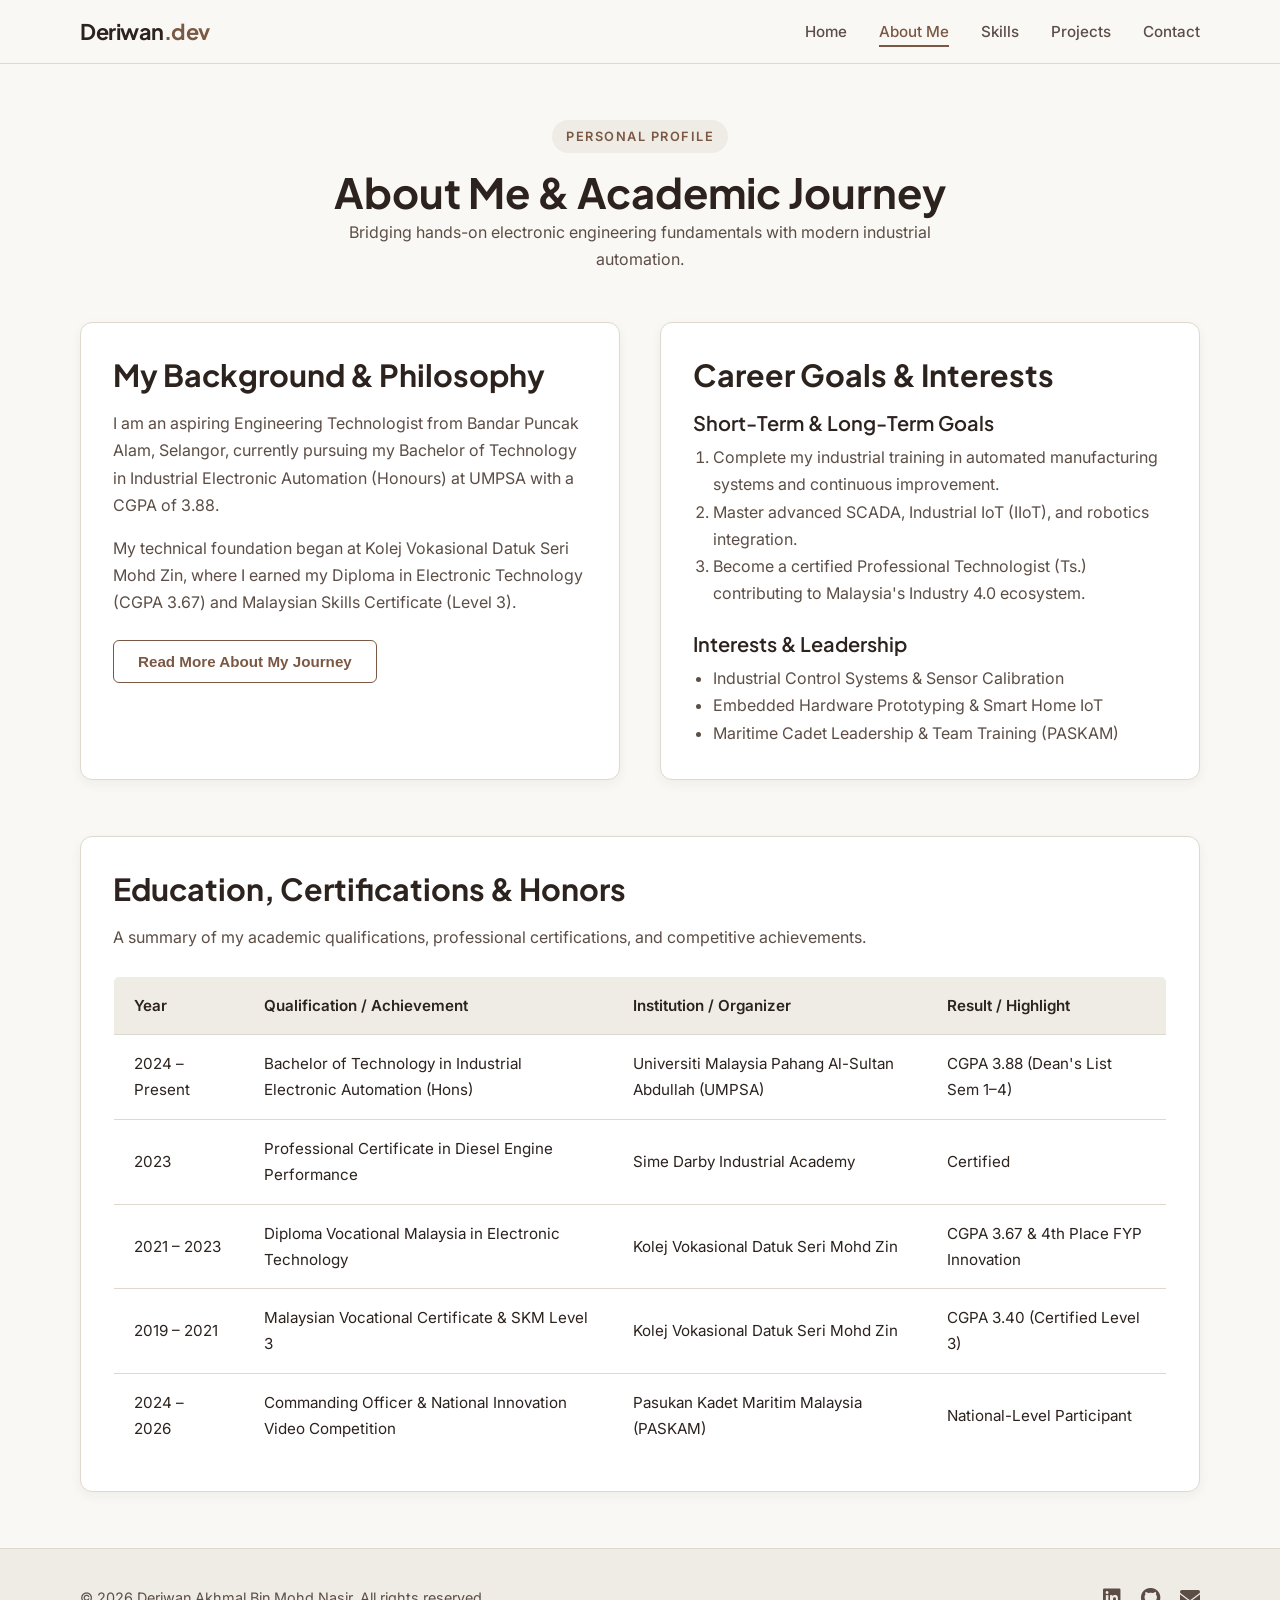
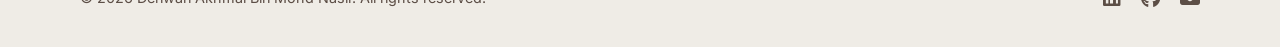
==== about.html @ 6c65b934 "Add files via upload" ====
<!DOCTYPE html>
<html lang="en">
<head>
    <meta charset="UTF-8">
    <meta name="viewport" content="width=device-width, initial-scale=1.0">
    <title>About Me | Deriwan Akhmal</title>
    <link rel="preconnect" href="https://fonts.googleapis.com">
    <link rel="preconnect" href="https://fonts.gstatic.com" crossorigin>
    <link href="https://fonts.googleapis.com/css2?family=Inter:wght@400;500;600&family=Plus+Jakarta+Sans:wght@600;700&display=swap" rel="stylesheet">
    <link rel="stylesheet" href="https://cdnjs.cloudflare.com/ajax/libs/font-awesome/6.5.1/css/all.min.css">
    <link rel="stylesheet" href="css/style.css">
</head>
<body>

    <header>
        <div class="container navbar">
            <a href="index.html" class="logo">Deriwan<span>.dev</span></a>
            <button class="hamburger" id="hamburgerBtn" aria-label="Toggle Navigation" aria-expanded="false">
                <i class="fas fa-bars"></i>
            </button>
            <ul class="nav-links" id="navLinks">
                <li><a href="index.html">Home</a></li>
                <li><a href="about.html" class="active">About Me</a></li>
                <li><a href="skills.html">Skills</a></li>
                <li><a href="projects.html">Projects</a></li>
                <li><a href="contact.html">Contact</a></li>
            </ul>
        </div>
    </header>

    <main>
        <section class="container">
            <div class="section-header">
                <span class="section-tag">Personal Profile</span>
                <h1>About Me &amp; Academic Journey</h1>
                <p>Bridging hands-on electronic engineering fundamentals with modern industrial automation.</p>
            </div>

            <div class="about-grid">
                <article class="card">
                    <h2>My Background &amp; Philosophy</h2>
                    <p>
                        I am an aspiring Engineering Technologist from Bandar Puncak Alam, Selangor, currently pursuing 
                        my Bachelor of Technology in Industrial Electronic Automation (Honours) at UMPSA with a CGPA of 3.88.
                    </p>
                    <p>
                        My technical foundation began at Kolej Vokasional Datuk Seri Mohd Zin, where I earned my Diploma 
                        in Electronic Technology (CGPA 3.67) and Malaysian Skills Certificate (Level 3).
                    </p>
                    
                    <div id="extraBio" class="hidden-text">
                        <p>
                            Beyond academics, serving as a Commanding Officer in Pasukan Kadet Maritim Malaysia (PASKAM) 
                            and working in quality control at Ericsson Resource &amp; Competence Center shaped my discipline, 
                            precision in calibration, and leadership under pressure.
                        </p>
                        <p><strong>Motto:</strong> "Precision in engineering, reliability in execution."</p>
                    </div>

                    <button id="readMoreBtn" class="btn btn-outline" style="margin-top: 0.5rem;">
                        Read More About My Journey
                    </button>
                </article>

                <article class="card">
                    <h2>Career Goals &amp; Interests</h2>
                    <h3>Short-Term &amp; Long-Term Goals</h3>
                    <ol style="margin-bottom: 1.5rem;">
                        <li>Complete my industrial training in automated manufacturing systems and continuous improvement.</li>
                        <li>Master advanced SCADA, Industrial IoT (IIoT), and robotics integration.</li>
                        <li>Become a certified Professional Technologist (Ts.) contributing to Malaysia's Industry 4.0 ecosystem.</li>
                    </ol>

                    <h3>Interests &amp; Leadership</h3>
                    <ul>
                        <li>Industrial Control Systems &amp; Sensor Calibration</li>
                        <li>Embedded Hardware Prototyping &amp; Smart Home IoT</li>
                        <li>Maritime Cadet Leadership &amp; Team Training (PASKAM)</li>
                    </ul>
                </article>
            </div>

            <article class="card">
                <h2>Education, Certifications &amp; Honors</h2>
                <p>A summary of my academic qualifications, professional certifications, and competitive achievements.</p>
                <div class="table-responsive">
                    <table>
                        <thead>
                            <tr>
                                <th>Year</th>
                                <th>Qualification / Achievement</th>
                                <th>Institution / Organizer</th>
                                <th>Result / Highlight</th>
                            </tr>
                        </thead>
                        <tbody>
                            <tr>
                                <td>2024 – Present</td>
                                <td>Bachelor of Technology in Industrial Electronic Automation (Hons)</td>
                                <td>Universiti Malaysia Pahang Al-Sultan Abdullah (UMPSA)</td>
                                <td>CGPA 3.88 (Dean's List Sem 1–4)</td>
                            </tr>
                            <tr>
                                <td>2023</td>
                                <td>Professional Certificate in Diesel Engine Performance</td>
                                <td>Sime Darby Industrial Academy</td>
                                <td>Certified</td>
                            </tr>
                            <tr>
                                <td>2021 – 2023</td>
                                <td>Diploma Vocational Malaysia in Electronic Technology</td>
                                <td>Kolej Vokasional Datuk Seri Mohd Zin</td>
                                <td>CGPA 3.67 &amp; 4th Place FYP Innovation</td>
                            </tr>
                            <tr>
                                <td>2019 – 2021</td>
                                <td>Malaysian Vocational Certificate &amp; SKM Level 3</td>
                                <td>Kolej Vokasional Datuk Seri Mohd Zin</td>
                                <td>CGPA 3.40 (Certified Level 3)</td>
                            </tr>
                            <tr>
                                <td>2024 – 2026</td>
                                <td>Commanding Officer &amp; National Innovation Video Competition</td>
                                <td>Pasukan Kadet Maritim Malaysia (PASKAM)</td>
                                <td>National-Level Participant</td>
                            </tr>
                        </tbody>
                    </table>
                </div>
            </article>
        </section>
    </main>

    <footer>
        <div class="container footer-content">
            <p>&copy; <span id="currentYear"></span> Deriwan Akhmal Bin Mohd Nasir. All rights reserved.</p>
            <div class="social-links">
                <a href="https://www.linkedin.com/in/deriwan-akhmal-2b618336a" target="_blank" rel="noopener" aria-label="LinkedIn">
                    <i class="fab fa-linkedin"></i>
                </a>
                <a href="https://github.com/deriwan" target="_blank" rel="noopener" aria-label="GitHub">
                    <i class="fab fa-github"></i>
                </a>
                <a href="mailto:vc24002@adab.umpsa.edu.my" aria-label="Email">
                    <i class="fas fa-envelope"></i>
                </a>
            </div>
        </div>
    </footer>

    <button id="scrollTopBtn" aria-label="Scroll to top"><i class="fas fa-arrow-up"></i></button>
    <script src="js/script.js"></script>
</body>
</html>
---- css/style.css ----
/* ==========================================================================
   BVI3124 Assignment 1: Personal Portfolio
   Author: Deriwan Akhmal Bin Mohd Nasir (VC24002)
   Theme: Minimalist Brown Mocha
   ========================================================================== */

/* 1. CSS Variables & Color Palette */
:root {
    --bg-primary: #FAF8F5;      /* Warm Alabaster Cream */
    --bg-secondary: #EFECE6;    /* Soft Sand Beige */
    --bg-card: #FFFFFF;         /* Pure White for Cards */
    --text-primary: #2C221E;    /* Dark Espresso */
    --text-secondary: #5C4E46;  /* Muted Cocoa */
    --accent-primary: #7B5843;  /* Rich Mocha */
    --accent-hover: #9C735B;    /* Caramel Bronze */
    --border-color: #DFD8CE;    /* Subtle Warm Border */
    --error-color: #B83A3A;     /* Muted Red for Form Validation */
    --success-color: #3A7D56;   /* Sage Green for Success State */
    --shadow-sm: 0 4px 12px rgba(44, 34, 30, 0.05);
    --shadow-md: 0 8px 24px rgba(44, 34, 30, 0.09);
    --radius-sm: 6px;
    --radius-md: 12px;
    --transition: all 0.3s ease;
}

/* 2. Reset & Base Typography */
* {
    margin: 0;
    padding: 0;
    box-sizing: border-box;
}

html {
    scroll-behavior: smooth;
    font-size: 16px;
}

body {
    font-family: 'Inter', -apple-system, BlinkMacSystemFont, sans-serif;
    background-color: var(--bg-primary);
    color: var(--text-primary);
    line-height: 1.7;
    display: flex;
    flex-direction: column;
    min-height: 100vh;
}

h1, h2, h3, .logo {
    font-family: 'Plus Jakarta Sans', sans-serif;
    color: var(--text-primary);
    line-height: 1.3;
}

h1 { font-size: 2.6rem; font-weight: 700; }
h2 { font-size: 1.9rem; font-weight: 700; margin-bottom: 1rem; }
h3 { font-size: 1.25rem; font-weight: 600; margin-bottom: 0.5rem; }

p {
    color: var(--text-secondary);
    margin-bottom: 1rem;
}

a {
    text-decoration: none;
    color: var(--accent-primary);
    transition: var(--transition);
}

ul, ol {
    margin-left: 1.25rem;
    color: var(--text-secondary);
}

img {
    max-width: 100%;
    height: auto;
    display: block;
}

/* 3. Layout Containers & Utilities */
.container {
    width: 90%;
    max-width: 1120px;
    margin: 0 auto;
}

main {
    flex: 1;
    padding: 3.5rem 0;
}

.section-header {
    text-align: center;
    max-width: 650px;
    margin: 0 auto 3rem auto;
}

.section-tag {
    display: inline-block;
    font-size: 0.8rem;
    font-weight: 600;
    text-transform: uppercase;
    letter-spacing: 1.5px;
    color: var(--accent-primary);
    background-color: var(--bg-secondary);
    padding: 0.35rem 0.9rem;
    border-radius: 50px;
    margin-bottom: 0.75rem;
}

/* 4. Header & Navigation Bar (Flexbox) */
header {
    background-color: rgba(250, 248, 245, 0.95);
    border-bottom: 1px solid var(--border-color);
    position: sticky;
    top: 0;
    z-index: 1000;
    backdrop-filter: blur(8px);
}

.navbar {
    display: flex;
    justify-content: space-between;
    align-items: center;
    padding: 1.1rem 0;
}

.logo {
    font-size: 1.35rem;
    font-weight: 700;
    color: var(--text-primary);
    letter-spacing: -0.5px;
}

.logo span {
    color: var(--accent-primary);
}

.nav-links {
    list-style: none;
    display: flex;
    gap: 2rem;
    margin: 0;
}

.nav-links a {
    color: var(--text-secondary);
    font-weight: 500;
    font-size: 0.95rem;
    padding-bottom: 4px;
    border-bottom: 2px solid transparent;
}

.nav-links a:hover,
.nav-links a.active {
    color: var(--accent-primary);
    border-bottom-color: var(--accent-primary);
}

.hamburger {
    display: none;
    background: none;
    border: none;
    font-size: 1.5rem;
    color: var(--text-primary);
    cursor: pointer;
}

/* 5. Buttons */
.btn {
    display: inline-flex;
    align-items: center;
    gap: 0.5rem;
    padding: 0.75rem 1.5rem;
    border-radius: var(--radius-sm);
    font-weight: 600;
    font-size: 0.95rem;
    cursor: pointer;
    border: 1.5px solid transparent;
    transition: var(--transition);
}

.btn-primary {
    background-color: var(--accent-primary);
    color: #FFFFFF;
}

.btn-primary:hover {
    background-color: var(--accent-hover);
    transform: translateY(-2px);
    box-shadow: var(--shadow-sm);
}

.btn-outline {
    background-color: transparent;
    border-color: var(--accent-primary);
    color: var(--accent-primary);
}

.btn-outline:hover {
    background-color: var(--accent-primary);
    color: #FFFFFF;
    transform: translateY(-2px);
}

/* 6. Hero Section (index.html) */
.hero-grid {
    display: grid;
    grid-template-columns: 1.2fr 0.8fr;
    gap: 3.5rem;
    align-items: center;
    padding: 2rem 0;
}

.greeting-badge {
    font-size: 0.95rem;
    font-weight: 600;
    color: var(--accent-primary);
    margin-bottom: 0.5rem;
}

.typing-wrapper {
    font-size: 1.2rem;
    font-weight: 600;
    color: var(--text-secondary);
    margin: 0.75rem 0 1.25rem 0;
    min-height: 2rem;
}

.cursor {
    display: inline-block;
    width: 2px;
    background-color: var(--accent-primary);
    animation: blink 0.8s infinite;
}

@keyframes blink {
    0%, 100% { opacity: 1; }
    50% { opacity: 0; }
}

.hero-actions {
    display: flex;
    flex-wrap: wrap;
    gap: 1rem;
    margin-top: 1.75rem;
}

.hero-image-card {
    background-color: var(--bg-secondary);
    padding: 1.25rem;
    border-radius: var(--radius-md);
    border: 1px solid var(--border-color);
    box-shadow: var(--shadow-md);
}

.hero-image-card img {
    border-radius: var(--radius-sm);
    width: 100%;
    aspect-ratio: 4 / 4.5;
    object-fit: cover;
}

/* Highlights Bar */
.highlights-grid {
    display: grid;
    grid-template-columns: repeat(3, 1fr);
    gap: 1.5rem;
    margin-top: 4rem;
}

.highlight-box {
    background-color: var(--bg-card);
    padding: 1.75rem;
    border-radius: var(--radius-md);
    border: 1px solid var(--border-color);
    text-align: center;
    transition: var(--transition);
}

.highlight-box:hover {
    transform: translateY(-4px);
    box-shadow: var(--shadow-sm);
}

.highlight-number {
    font-size: 2rem;
    font-weight: 700;
    color: var(--accent-primary);
    display: block;
}

/* 7. About & Table Styles (about.html) */
.about-grid {
    display: grid;
    grid-template-columns: 1fr 1fr;
    gap: 2.5rem;
    margin-bottom: 3.5rem;
}

.card {
    background-color: var(--bg-card);
    border: 1px solid var(--border-color);
    border-radius: var(--radius-md);
    padding: 2rem;
    box-shadow: var(--shadow-sm);
}

.hidden-text {
    display: none;
    margin-top: 1rem;
    padding-top: 1rem;
    border-top: 1px dashed var(--border-color);
}

.table-responsive {
    overflow-x: auto;
    margin-top: 1.5rem;
}

table {
    width: 100%;
    border-collapse: collapse;
    background-color: var(--bg-card);
    border-radius: var(--radius-sm);
    overflow: hidden;
    border: 1px solid var(--border-color);
}

th, td {
    padding: 1rem 1.25rem;
    text-align: left;
    border-bottom: 1px solid var(--border-color);
    font-size: 0.95rem;
}

th {
    background-color: var(--bg-secondary);
    color: var(--text-primary);
    font-weight: 600;
}

tr:hover {
    background-color: #FCFBF9;
}

/* 8. Skills & Tabs (skills.html) */
.tabs-nav {
    display: flex;
    justify-content: center;
    gap: 1rem;
    margin-bottom: 2.5rem;
}

.tab-btn {
    padding: 0.7rem 1.5rem;
    background-color: var(--bg-secondary);
    border: 1px solid var(--border-color);
    border-radius: 50px;
    font-weight: 600;
    color: var(--text-secondary);
    cursor: pointer;
    transition: var(--transition);
}

.tab-btn.active,
.tab-btn:hover {
    background-color: var(--accent-primary);
    color: #FFFFFF;
    border-color: var(--accent-primary);
}

.tab-panel {
    display: none;
}

.tab-panel.active {
    display: block;
}

.skills-grid {
    display: grid;
    grid-template-columns: repeat(2, 1fr);
    gap: 1.5rem;
}

.skill-item {
    background-color: var(--bg-card);
    padding: 1.25rem 1.5rem;
    border-radius: var(--radius-sm);
    border: 1px solid var(--border-color);
}

.skill-info {
    display: flex;
    justify-content: space-between;
    font-weight: 600;
    margin-bottom: 0.5rem;
    font-size: 0.95rem;
}

.progress-bar {
    width: 100%;
    height: 8px;
    background-color: var(--bg-secondary);
    border-radius: 10px;
    overflow: hidden;
}

.progress-fill {
    height: 100%;
    background-color: var(--accent-primary);
    border-radius: 10px;
}

/* 9. Projects & Modal (projects.html) */
.filter-bar {
    display: flex;
    justify-content: center;
    flex-wrap: wrap;
    gap: 0.75rem;
    margin-bottom: 2.5rem;
}

.filter-btn {
    padding: 0.55rem 1.25rem;
    background-color: var(--bg-card);
    border: 1px solid var(--border-color);
    border-radius: 50px;
    font-size: 0.9rem;
    font-weight: 500;
    color: var(--text-secondary);
    cursor: pointer;
    transition: var(--transition);
}

.filter-btn.active,
.filter-btn:hover {
    background-color: var(--accent-primary);
    color: #FFFFFF;
    border-color: var(--accent-primary);
}

.projects-grid {
    display: grid;
    grid-template-columns: repeat(3, 1fr);
    gap: 2rem;
}

.project-card {
    background-color: var(--bg-card);
    border: 1px solid var(--border-color);
    border-radius: var(--radius-md);
    overflow: hidden;
    display: flex;
    flex-direction: column;
    transition: var(--transition);
}

.project-card:hover {
    transform: translateY(-6px);
    box-shadow: var(--shadow-md);
}

.project-img {
    width: 100%;
    height: 200px;
    object-fit: cover;
    background-color: var(--bg-secondary);
}

.project-body {
    padding: 1.5rem;
    flex: 1;
    display: flex;
    flex-direction: column;
}

.project-category {
    font-size: 0.78rem;
    font-weight: 600;
    color: var(--accent-primary);
    text-transform: uppercase;
    letter-spacing: 0.8px;
    margin-bottom: 0.4rem;
}

.tools-list {
    display: flex;
    flex-wrap: wrap;
    gap: 0.4rem;
    margin: 0.75rem 0 1.25rem 0;
}

.tool-badge {
    font-size: 0.78rem;
    background-color: var(--bg-secondary);
    color: var(--text-primary);
    padding: 0.25rem 0.65rem;
    border-radius: 4px;
    font-weight: 500;
}

.project-body .btn {
    margin-top: auto;
    justify-content: center;
}

/* Modal Pop-up */
.modal {
    display: none;
    position: fixed;
    inset: 0;
    background-color: rgba(44, 34, 30, 0.65);
    z-index: 2000;
    align-items: center;
    justify-content: center;
    padding: 1rem;
}

.modal.open {
    display: flex;
}

.modal-content {
    background-color: var(--bg-card);
    max-width: 600px;
    width: 100%;
    border-radius: var(--radius-md);
    padding: 2rem;
    position: relative;
    box-shadow: var(--shadow-md);
    max-height: 90vh;
    overflow-y: auto;
}

.close-modal {
    position: absolute;
    top: 1.25rem;
    right: 1.5rem;
    font-size: 1.6rem;
    background: none;
    border: none;
    color: var(--text-secondary);
    cursor: pointer;
}

/* 10. Contact Form & Validation (contact.html) */
.contact-grid {
    display: grid;
    grid-template-columns: 0.85fr 1.15fr;
    gap: 2.5rem;
}

.contact-info-list {
    list-style: none;
    margin: 1.5rem 0 0 0;
    display: flex;
    flex-direction: column;
    gap: 1.25rem;
}

.contact-info-list li {
    display: flex;
    align-items: flex-start;
    gap: 0.9rem;
}

.contact-info-list i {
    color: var(--accent-primary);
    font-size: 1.2rem;
    margin-top: 0.25rem;
}

.form-group {
    margin-bottom: 1.25rem;
}

.form-group label {
    display: block;
    font-weight: 600;
    margin-bottom: 0.4rem;
    font-size: 0.92rem;
}

.form-control {
    width: 100%;
    padding: 0.75rem 1rem;
    border: 1px solid var(--border-color);
    border-radius: var(--radius-sm);
    font-family: inherit;
    font-size: 0.95rem;
    background-color: var(--bg-primary);
    color: var(--text-primary);
    transition: var(--transition);
}

.form-control:focus {
    outline: none;
    border-color: var(--accent-primary);
    background-color: #FFFFFF;
}

.error-msg {
    color: var(--error-color);
    font-size: 0.82rem;
    margin-top: 0.35rem;
    display: block;
    min-height: 1.1rem;
}

.form-feedback {
    margin-top: 1rem;
    padding: 0.9rem 1rem;
    border-radius: var(--radius-sm);
    font-size: 0.92rem;
    font-weight: 500;
    display: none;
}

.form-feedback.success {
    display: block;
    background-color: #E8F5EE;
    color: var(--success-color);
    border: 1px solid #B8DFC8;
}

/* 11. Footer & Scroll-to-Top */
footer {
    background-color: var(--bg-secondary);
    border-top: 1px solid var(--border-color);
    padding: 2rem 0;
    margin-top: auto;
}

.footer-content {
    display: flex;
    justify-content: space-between;
    align-items: center;
    flex-wrap: wrap;
    gap: 1rem;
}

.footer-content p {
    margin: 0;
    font-size: 0.9rem;
}

.social-links {
    display: flex;
    gap: 1.25rem;
    font-size: 1.25rem;
}

.social-links a {
    color: var(--text-secondary);
}

.social-links a:hover {
    color: var(--accent-primary);
    transform: translateY(-2px);
}

#scrollTopBtn {
    position: fixed;
    bottom: 25px;
    right: 25px;
    width: 42px;
    height: 42px;
    background-color: var(--accent-primary);
    color: #FFFFFF;
    border: none;
    border-radius: 50%;
    cursor: pointer;
    display: none;
    align-items: center;
    justify-content: center;
    box-shadow: var(--shadow-md);
    z-index: 999;
    transition: var(--transition);
}

#scrollTopBtn:hover {
    background-color: var(--accent-hover);
}

/* ==========================================================================
   12. Responsive Media Queries (2 Breakpoints: <= 768px & <= 480px)
   ========================================================================== */

/* Breakpoint 1: Tablet (<= 768px) */
@media screen and (max-width: 768px) {
    h1 { font-size: 2.1rem; }
    h2 { font-size: 1.65rem; }

    .hamburger {
        display: block;
    }

    .nav-links {
        display: none;
        flex-direction: column;
        position: absolute;
        top: 100%;
        left: 0;
        width: 100%;
        background-color: var(--bg-primary);
        border-bottom: 1px solid var(--border-color);
        padding: 1.25rem 5%;
        gap: 1rem;
        box-shadow: var(--shadow-sm);
    }

    .nav-links.active {
        display: flex;
    }

    .hero-grid,
    .about-grid,
    .contact-grid {
        grid-template-columns: 1fr;
        gap: 2rem;
    }

    .hero-image-card {
        max-width: 380px;
        margin: 0 auto;
    }

    .projects-grid {
        grid-template-columns: repeat(2, 1fr);
    }

    .skills-grid {
        grid-template-columns: 1fr;
    }
}

/* Breakpoint 2: Mobile Phone (<= 480px) */
@media screen and (max-width: 480px) {
    h1 { font-size: 1.8rem; }
    
    main {
        padding: 2.25rem 0;
    }

    .highlights-grid,
    .projects-grid {
        grid-template-columns: 1fr;
    }

    .hero-actions {
        flex-direction: column;
    }

    .hero-actions .btn {
        width: 100%;
        justify-content: center;
    }

    .footer-content {
        flex-direction: column;
        text-align: center;
    }
}
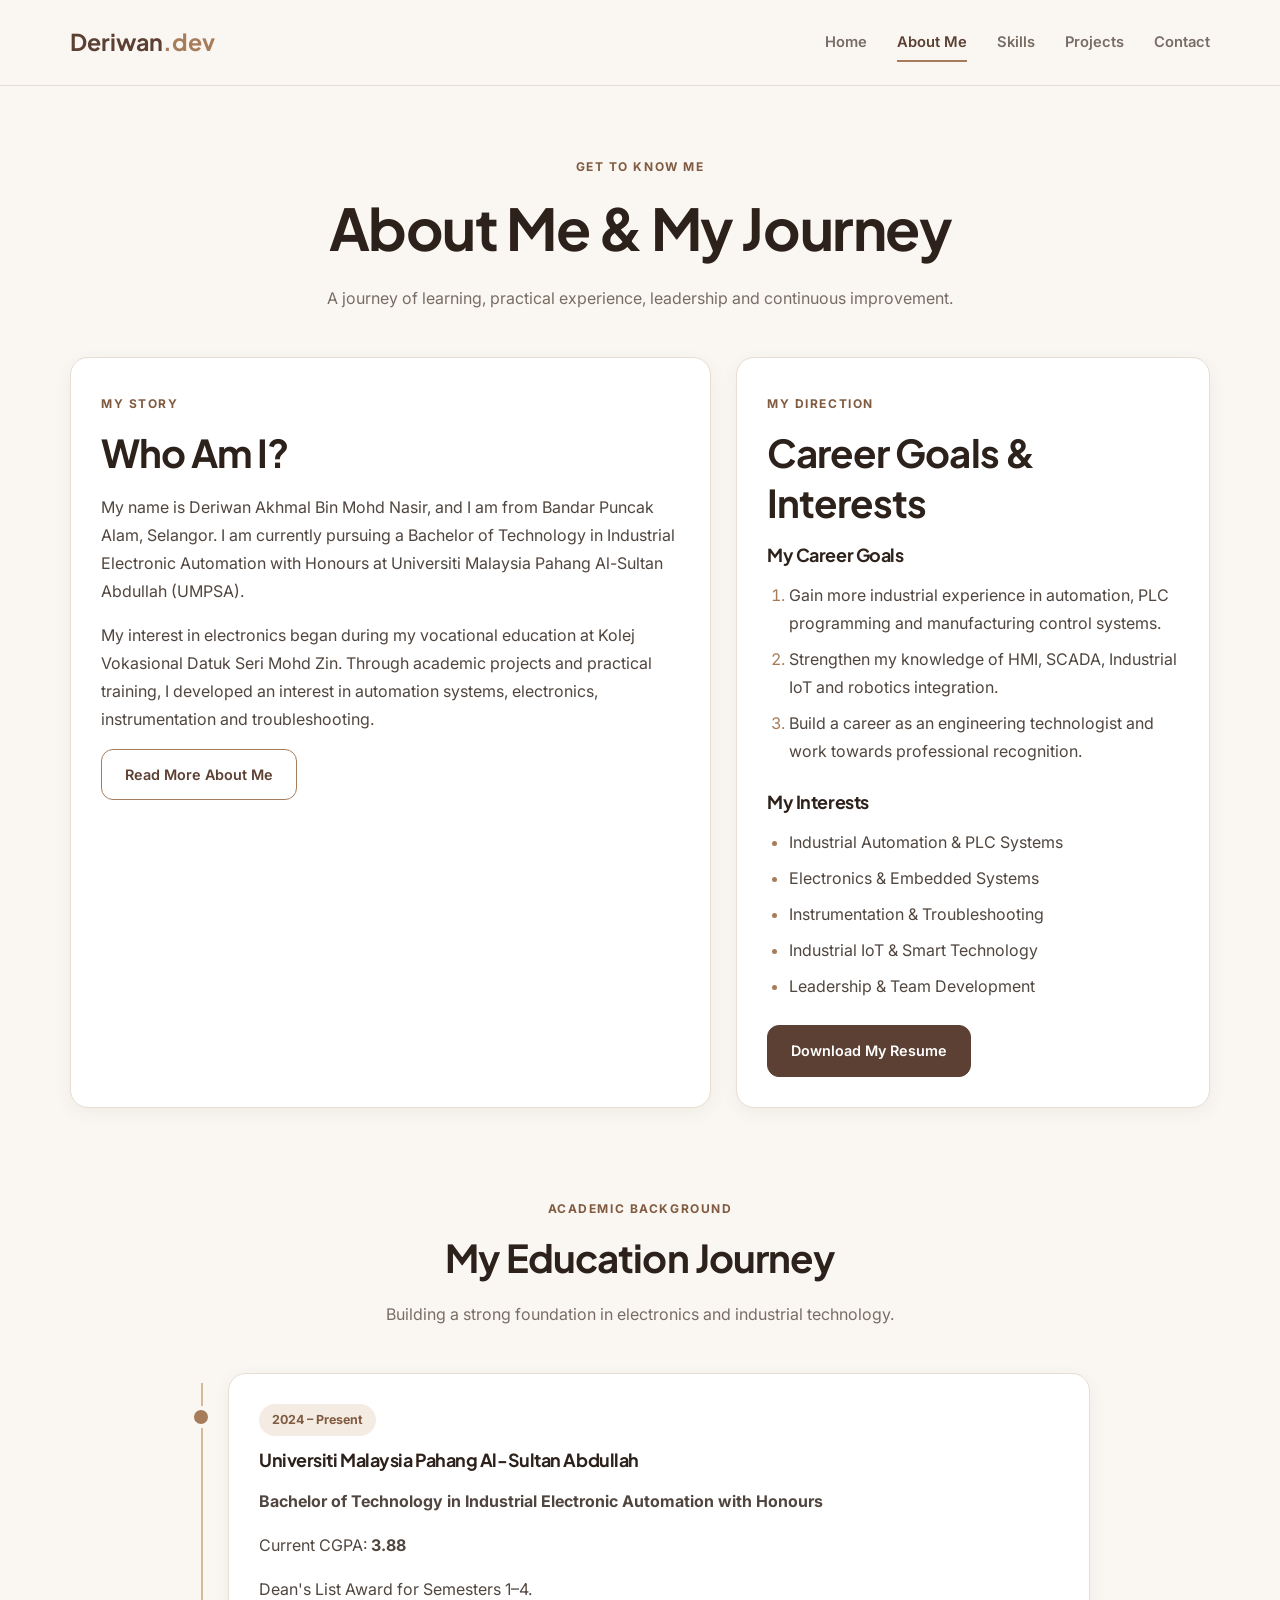
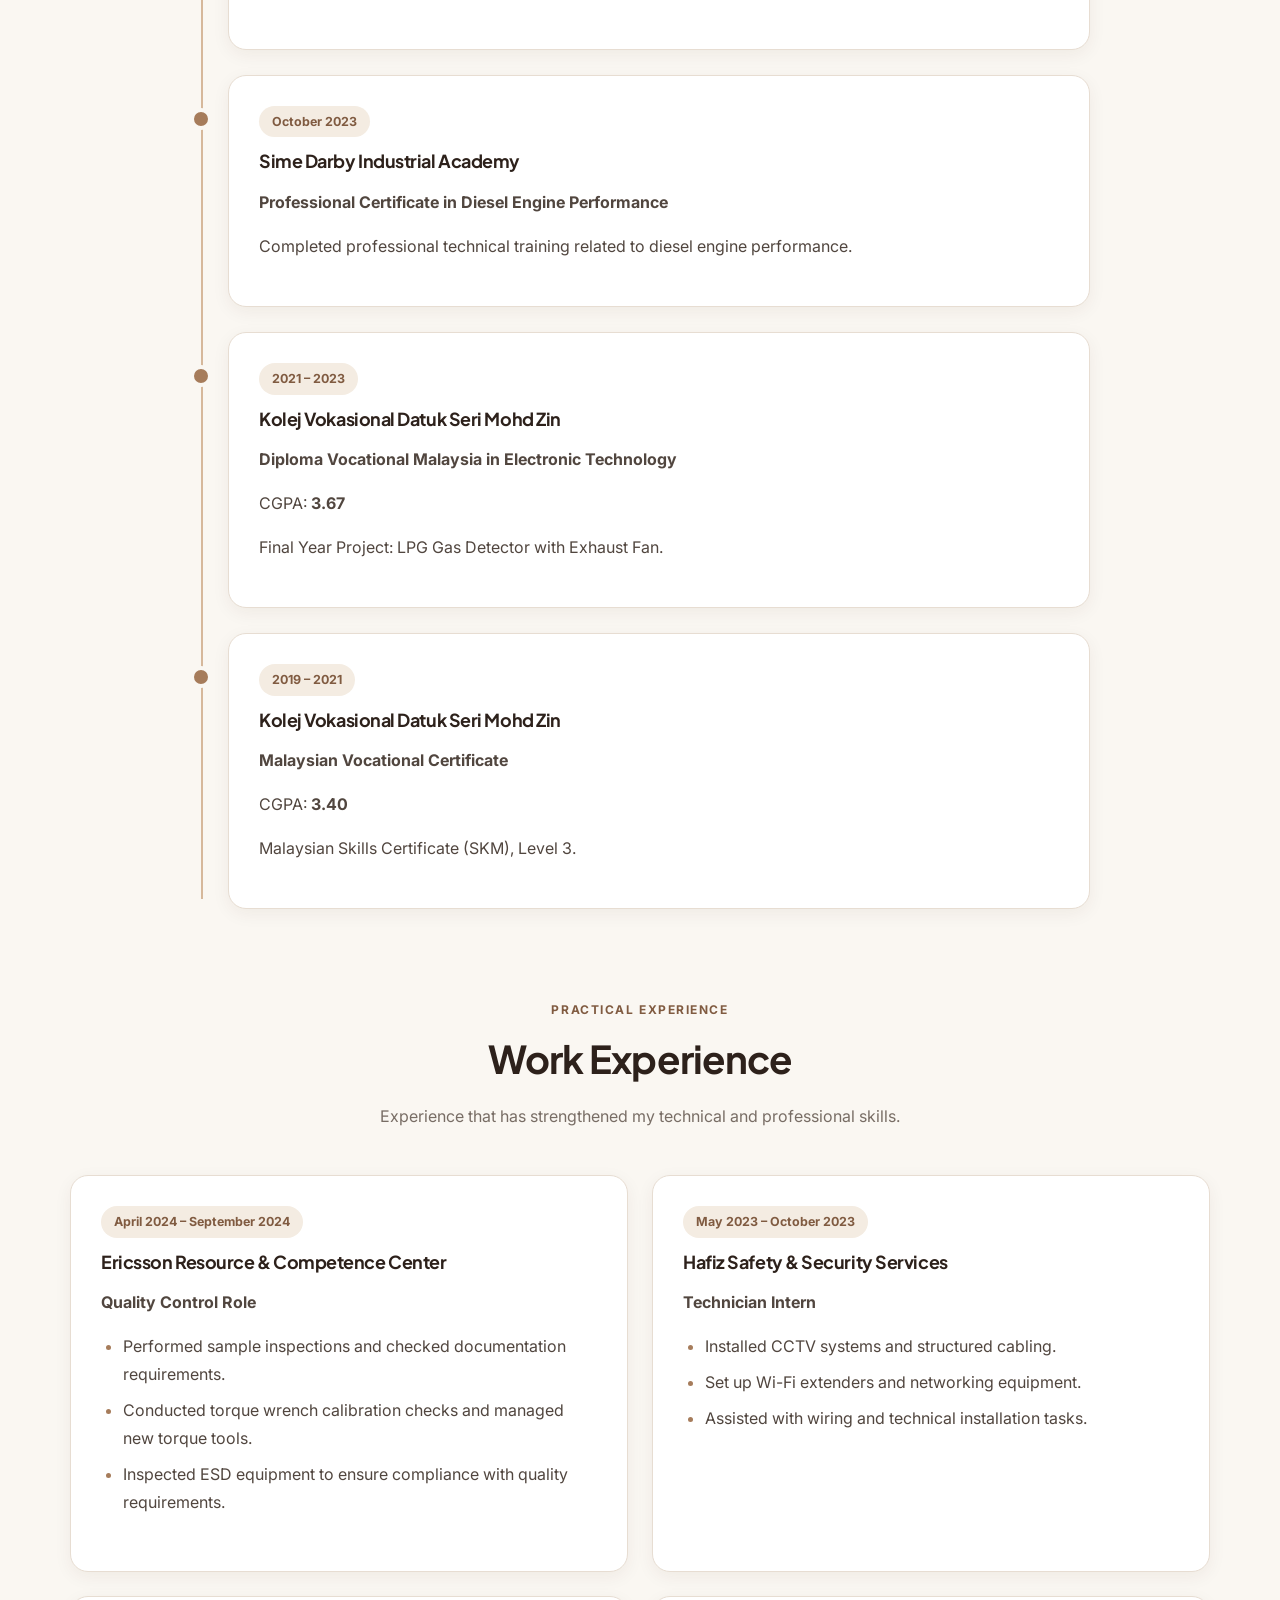
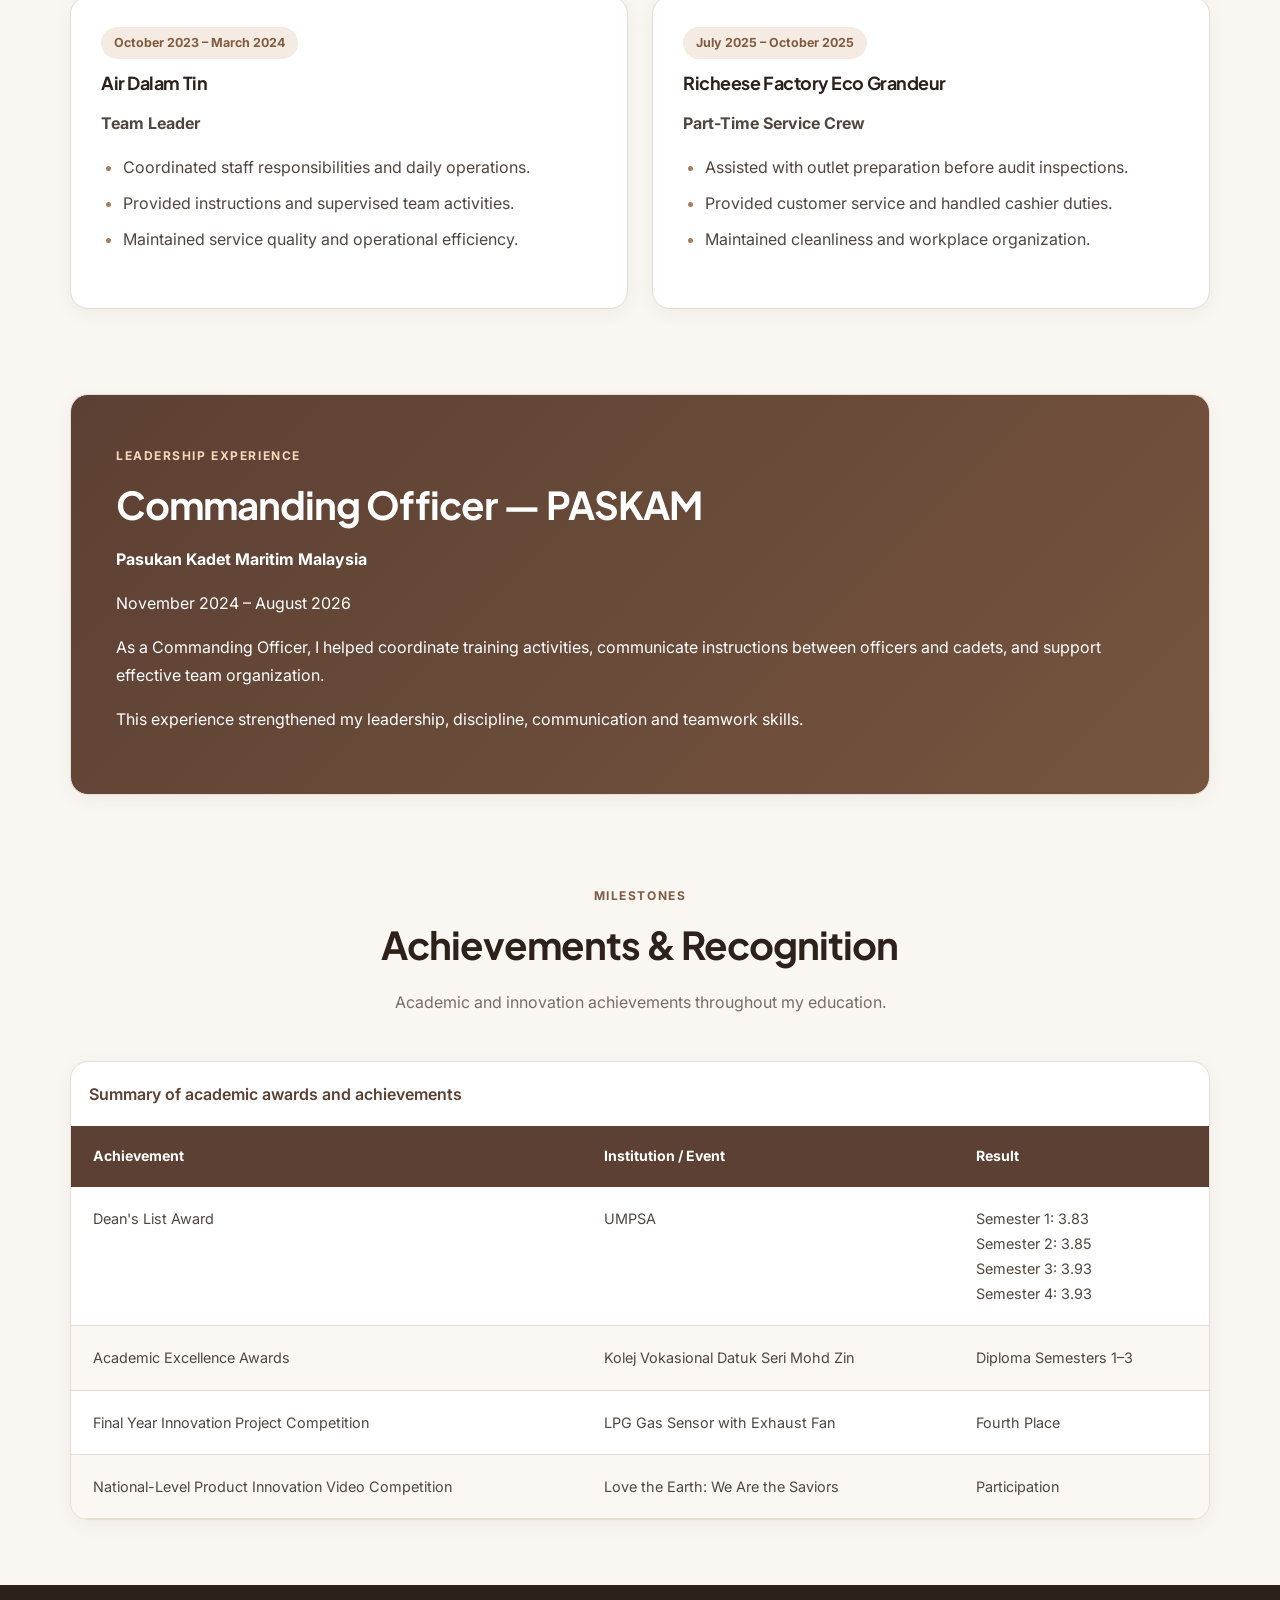
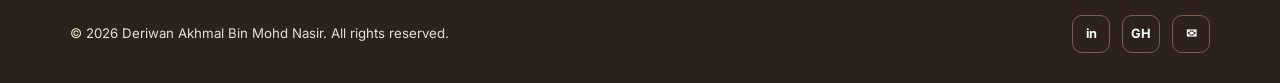
==== commit 49415d8e: "Update portfolio website with latest design and features" ====
--- a/about.html
+++ b/about.html
@@ -1,154 +1,601 @@
+
 <!DOCTYPE html>
 <html lang="en">
 <head>
     <meta charset="UTF-8">
     <meta name="viewport" content="width=device-width, initial-scale=1.0">
+
+    <meta name="description"
+          content="Learn about Deriwan Akhmal's education, technical experience, leadership and achievements.">
+
     <title>About Me | Deriwan Akhmal</title>
+
     <link rel="preconnect" href="https://fonts.googleapis.com">
     <link rel="preconnect" href="https://fonts.gstatic.com" crossorigin>
-    <link href="https://fonts.googleapis.com/css2?family=Inter:wght@400;500;600&family=Plus+Jakarta+Sans:wght@600;700&display=swap" rel="stylesheet">
-    <link rel="stylesheet" href="https://cdnjs.cloudflare.com/ajax/libs/font-awesome/6.5.1/css/all.min.css">
+
+    <link href="https://fonts.googleapis.com/css2?family=Inter:wght@400;500;600&family=Plus+Jakarta+Sans:wght@600;700&display=swap"
+          rel="stylesheet">
+
     <link rel="stylesheet" href="css/style.css">
 </head>
+
 <body>
 
+    <!-- NAVIGATION -->
     <header>
         <div class="container navbar">
-            <a href="index.html" class="logo">Deriwan<span>.dev</span></a>
-            <button class="hamburger" id="hamburgerBtn" aria-label="Toggle Navigation" aria-expanded="false">
-                <i class="fas fa-bars"></i>
+
+            <a href="index.html" class="logo">
+                Deriwan<span>.dev</span>
+            </a>
+
+            <button
+                type="button"
+                class="hamburger"
+                id="hamburgerBtn"
+                aria-label="Toggle Navigation"
+                aria-controls="navLinks"
+                aria-expanded="false">
+                <span class="ui-icon" aria-hidden="true">☰</span>
             </button>
+
             <ul class="nav-links" id="navLinks">
                 <li><a href="index.html">Home</a></li>
-                <li><a href="about.html" class="active">About Me</a></li>
+                <li><a href="about.html" class="active" aria-current="page">About Me</a></li>
                 <li><a href="skills.html">Skills</a></li>
                 <li><a href="projects.html">Projects</a></li>
                 <li><a href="contact.html">Contact</a></li>
             </ul>
+
         </div>
     </header>
 
     <main>
+
+        <!-- PAGE INTRODUCTION -->
         <section class="container">
+
             <div class="section-header">
-                <span class="section-tag">Personal Profile</span>
-                <h1>About Me &amp; Academic Journey</h1>
-                <p>Bridging hands-on electronic engineering fundamentals with modern industrial automation.</p>
-            </div>
-
+                <span class="section-tag">Get to Know Me</span>
+
+                <h1>About Me &amp; My Journey</h1>
+
+                <p>
+                    A journey of learning, practical experience,
+                    leadership and continuous improvement.
+                </p>
+            </div>
+
+            <!-- PERSONAL BACKGROUND -->
             <div class="about-grid">
+
                 <article class="card">
-                    <h2>My Background &amp; Philosophy</h2>
-                    <p>
-                        I am an aspiring Engineering Technologist from Bandar Puncak Alam, Selangor, currently pursuing 
-                        my Bachelor of Technology in Industrial Electronic Automation (Honours) at UMPSA with a CGPA of 3.88.
-                    </p>
-                    <p>
-                        My technical foundation began at Kolej Vokasional Datuk Seri Mohd Zin, where I earned my Diploma 
-                        in Electronic Technology (CGPA 3.67) and Malaysian Skills Certificate (Level 3).
-                    </p>
-                    
-                    <div id="extraBio" class="hidden-text">
+
+                    <span class="section-tag">My Story</span>
+                    <h2>Who Am I?</h2>
+
+                    <p>
+                        My name is Deriwan Akhmal Bin Mohd Nasir,
+                        and I am from Bandar Puncak Alam, Selangor.
+                        I am currently pursuing a Bachelor of Technology
+                        in Industrial Electronic Automation with Honours
+                        at Universiti Malaysia Pahang Al-Sultan Abdullah
+                        (UMPSA).
+                    </p>
+
+                    <p>
+                        My interest in electronics began during my
+                        vocational education at Kolej Vokasional
+                        Datuk Seri Mohd Zin. Through academic projects
+                        and practical training, I developed an interest
+                        in automation systems, electronics,
+                        instrumentation and troubleshooting.
+                    </p>
+
+                    <div class="hidden-text" id="extraBio" hidden>
+
                         <p>
-                            Beyond academics, serving as a Commanding Officer in Pasukan Kadet Maritim Malaysia (PASKAM) 
-                            and working in quality control at Ericsson Resource &amp; Competence Center shaped my discipline, 
-                            precision in calibration, and leadership under pressure.
+                            My technical experience includes quality
+                            control and ESD compliance at Ericsson,
+                            along with CCTV installation, structured
+                            cabling and networking tasks during my
+                            industrial training at Hafiz Safety
+                            &amp; Security Services.
                         </p>
-                        <p><strong>Motto:</strong> "Precision in engineering, reliability in execution."</p>
+
+                        <p>
+                            Outside the classroom, my leadership
+                            experience as a Commanding Officer in
+                            Pasukan Kadet Maritim Malaysia (PASKAM)
+                            helped me improve my communication,
+                            teamwork and decision-making skills.
+                        </p>
+
                     </div>
 
-                    <button id="readMoreBtn" class="btn btn-outline" style="margin-top: 0.5rem;">
-                        Read More About My Journey
+                    <button
+                        type="button"
+                        class="btn btn-outline"
+                        id="readMoreBtn"
+                        aria-controls="extraBio"
+                        aria-expanded="false">
+                        Read More About Me
                     </button>
-                </article>
-
+
+                </article>
+
+                <!-- CAREER OBJECTIVES -->
                 <article class="card">
+
+                    <span class="section-tag">My Direction</span>
                     <h2>Career Goals &amp; Interests</h2>
-                    <h3>Short-Term &amp; Long-Term Goals</h3>
-                    <ol style="margin-bottom: 1.5rem;">
-                        <li>Complete my industrial training in automated manufacturing systems and continuous improvement.</li>
-                        <li>Master advanced SCADA, Industrial IoT (IIoT), and robotics integration.</li>
-                        <li>Become a certified Professional Technologist (Ts.) contributing to Malaysia's Industry 4.0 ecosystem.</li>
+
+                    <h3>My Career Goals</h3>
+
+                    <ol>
+                        <li>
+                            Gain more industrial experience in
+                            automation, PLC programming and
+                            manufacturing control systems.
+                        </li>
+
+                        <li>
+                            Strengthen my knowledge of HMI,
+                            SCADA, Industrial IoT and
+                            robotics integration.
+                        </li>
+
+                        <li>
+                            Build a career as an engineering
+                            technologist and work towards
+                            professional recognition.
+                        </li>
                     </ol>
 
-                    <h3>Interests &amp; Leadership</h3>
+                    <h3>My Interests</h3>
+
                     <ul>
-                        <li>Industrial Control Systems &amp; Sensor Calibration</li>
-                        <li>Embedded Hardware Prototyping &amp; Smart Home IoT</li>
-                        <li>Maritime Cadet Leadership &amp; Team Training (PASKAM)</li>
+                        <li>Industrial Automation &amp; PLC Systems</li>
+                        <li>Electronics &amp; Embedded Systems</li>
+                        <li>Instrumentation &amp; Troubleshooting</li>
+                        <li>Industrial IoT &amp; Smart Technology</li>
+                        <li>Leadership &amp; Team Development</li>
                     </ul>
-                </article>
-            </div>
-
-            <article class="card">
-                <h2>Education, Certifications &amp; Honors</h2>
-                <p>A summary of my academic qualifications, professional certifications, and competitive achievements.</p>
-                <div class="table-responsive">
-                    <table>
-                        <thead>
-                            <tr>
-                                <th>Year</th>
-                                <th>Qualification / Achievement</th>
-                                <th>Institution / Organizer</th>
-                                <th>Result / Highlight</th>
-                            </tr>
-                        </thead>
-                        <tbody>
-                            <tr>
-                                <td>2024 – Present</td>
-                                <td>Bachelor of Technology in Industrial Electronic Automation (Hons)</td>
-                                <td>Universiti Malaysia Pahang Al-Sultan Abdullah (UMPSA)</td>
-                                <td>CGPA 3.88 (Dean's List Sem 1–4)</td>
-                            </tr>
-                            <tr>
-                                <td>2023</td>
-                                <td>Professional Certificate in Diesel Engine Performance</td>
-                                <td>Sime Darby Industrial Academy</td>
-                                <td>Certified</td>
-                            </tr>
-                            <tr>
-                                <td>2021 – 2023</td>
-                                <td>Diploma Vocational Malaysia in Electronic Technology</td>
-                                <td>Kolej Vokasional Datuk Seri Mohd Zin</td>
-                                <td>CGPA 3.67 &amp; 4th Place FYP Innovation</td>
-                            </tr>
-                            <tr>
-                                <td>2019 – 2021</td>
-                                <td>Malaysian Vocational Certificate &amp; SKM Level 3</td>
-                                <td>Kolej Vokasional Datuk Seri Mohd Zin</td>
-                                <td>CGPA 3.40 (Certified Level 3)</td>
-                            </tr>
-                            <tr>
-                                <td>2024 – 2026</td>
-                                <td>Commanding Officer &amp; National Innovation Video Competition</td>
-                                <td>Pasukan Kadet Maritim Malaysia (PASKAM)</td>
-                                <td>National-Level Participant</td>
-                            </tr>
-                        </tbody>
-                    </table>
-                </div>
+
+                    <a href="docs/resume.pdf"
+                       class="btn btn-primary"
+                       download>
+                        Download My Resume
+                    </a>
+
+                </article>
+
+            </div>
+
+        </section>
+
+        <!-- EDUCATION -->
+        <section class="container about-section">
+
+            <div class="section-header">
+                <span class="section-tag">Academic Background</span>
+                <h2>My Education Journey</h2>
+
+                <p>
+                    Building a strong foundation in electronics
+                    and industrial technology.
+                </p>
+            </div>
+
+            <div class="timeline">
+
+                <article class="timeline-item card">
+
+                    <span class="timeline-year">2024 – Present</span>
+
+                    <h3>
+                        Universiti Malaysia Pahang
+                        Al-Sultan Abdullah
+                    </h3>
+
+                    <p>
+                        <strong>
+                            Bachelor of Technology in Industrial
+                            Electronic Automation with Honours
+                        </strong>
+                    </p>
+
+                    <p>
+                        Current CGPA: <strong>3.88</strong>
+                    </p>
+
+                    <p>
+                        Dean's List Award for Semesters 1–4.
+                    </p>
+
+                </article>
+
+                <article class="timeline-item card">
+
+                    <span class="timeline-year">October 2023</span>
+
+                    <h3>Sime Darby Industrial Academy</h3>
+
+                    <p>
+                        <strong>
+                            Professional Certificate in
+                            Diesel Engine Performance
+                        </strong>
+                    </p>
+
+                    <p>
+                        Completed professional technical
+                        training related to diesel engine
+                        performance.
+                    </p>
+
+                </article>
+
+                <article class="timeline-item card">
+
+                    <span class="timeline-year">2021 – 2023</span>
+
+                    <h3>
+                        Kolej Vokasional Datuk Seri Mohd Zin
+                    </h3>
+
+                    <p>
+                        <strong>
+                            Diploma Vocational Malaysia
+                            in Electronic Technology
+                        </strong>
+                    </p>
+
+                    <p>CGPA: <strong>3.67</strong></p>
+
+                    <p>
+                        Final Year Project:
+                        LPG Gas Detector with Exhaust Fan.
+                    </p>
+
+                </article>
+
+                <article class="timeline-item card">
+
+                    <span class="timeline-year">2019 – 2021</span>
+
+                    <h3>
+                        Kolej Vokasional Datuk Seri Mohd Zin
+                    </h3>
+
+                    <p>
+                        <strong>
+                            Malaysian Vocational Certificate
+                        </strong>
+                    </p>
+
+                    <p>
+                        CGPA: <strong>3.40</strong>
+                    </p>
+
+                    <p>
+                        Malaysian Skills Certificate (SKM),
+                        Level 3.
+                    </p>
+
+                </article>
+
+            </div>
+
+        </section>
+
+        <!-- WORK EXPERIENCE -->
+        <section class="container about-section">
+
+            <div class="section-header">
+
+                <span class="section-tag">Practical Experience</span>
+
+                <h2>Work Experience</h2>
+
+                <p>
+                    Experience that has strengthened my
+                    technical and professional skills.
+                </p>
+
+            </div>
+
+            <div class="experience-grid">
+
+                <article class="card">
+
+                    <span class="timeline-year">
+                        April 2024 – September 2024
+                    </span>
+
+                    <h3>Ericsson Resource &amp; Competence Center</h3>
+
+                    <p><strong>Quality Control Role</strong></p>
+
+                    <ul>
+                        <li>
+                            Performed sample inspections and
+                            checked documentation requirements.
+                        </li>
+
+                        <li>
+                            Conducted torque wrench calibration
+                            checks and managed new torque tools.
+                        </li>
+
+                        <li>
+                            Inspected ESD equipment to ensure
+                            compliance with quality requirements.
+                        </li>
+                    </ul>
+
+                </article>
+
+                <article class="card">
+
+                    <span class="timeline-year">
+                        May 2023 – October 2023
+                    </span>
+
+                    <h3>Hafiz Safety &amp; Security Services</h3>
+
+                    <p><strong>Technician Intern</strong></p>
+
+                    <ul>
+                        <li>
+                            Installed CCTV systems and
+                            structured cabling.
+                        </li>
+
+                        <li>
+                            Set up Wi-Fi extenders and
+                            networking equipment.
+                        </li>
+
+                        <li>
+                            Assisted with wiring and
+                            technical installation tasks.
+                        </li>
+                    </ul>
+
+                </article>
+
+                <article class="card">
+
+                    <span class="timeline-year">
+                        October 2023 – March 2024
+                    </span>
+
+                    <h3>Air Dalam Tin</h3>
+
+                    <p><strong>Team Leader</strong></p>
+
+                    <ul>
+                        <li>
+                            Coordinated staff responsibilities
+                            and daily operations.
+                        </li>
+
+                        <li>
+                            Provided instructions and
+                            supervised team activities.
+                        </li>
+
+                        <li>
+                            Maintained service quality
+                            and operational efficiency.
+                        </li>
+                    </ul>
+
+                </article>
+
+                <article class="card">
+
+                    <span class="timeline-year">
+                        July 2025 – October 2025
+                    </span>
+
+                    <h3>Richeese Factory Eco Grandeur</h3>
+
+                    <p><strong>Part-Time Service Crew</strong></p>
+
+                    <ul>
+                        <li>
+                            Assisted with outlet preparation
+                            before audit inspections.
+                        </li>
+
+                        <li>
+                            Provided customer service
+                            and handled cashier duties.
+                        </li>
+
+                        <li>
+                            Maintained cleanliness and
+                            workplace organization.
+                        </li>
+                    </ul>
+
+                </article>
+
+            </div>
+
+        </section>
+
+        <!-- LEADERSHIP -->
+        <section class="container about-section">
+
+            <article class="card leadership-card">
+
+                <span class="section-tag">Leadership Experience</span>
+
+                <h2>Commanding Officer — PASKAM</h2>
+
+                <p>
+                    <strong>
+                        Pasukan Kadet Maritim Malaysia
+                    </strong>
+                </p>
+
+                <p>November 2024 – August 2026</p>
+
+                <p>
+                    As a Commanding Officer, I helped coordinate
+                    training activities, communicate instructions
+                    between officers and cadets, and support
+                    effective team organization.
+                </p>
+
+                <p>
+                    This experience strengthened my leadership,
+                    discipline, communication and teamwork skills.
+                </p>
+
             </article>
+
         </section>
+
+        <!-- ACHIEVEMENTS -->
+        <section class="container about-section">
+
+            <div class="section-header">
+
+                <span class="section-tag">Milestones</span>
+
+                <h2>Achievements &amp; Recognition</h2>
+
+                <p>
+                    Academic and innovation achievements
+                    throughout my education.
+                </p>
+
+            </div>
+
+            <div class="table-responsive">
+
+                <table class="achievement-table">
+
+                    <caption>
+                        Summary of academic awards and achievements
+                    </caption>
+
+                    <thead>
+                        <tr>
+                            <th scope="col">Achievement</th>
+                            <th scope="col">Institution / Event</th>
+                            <th scope="col">Result</th>
+                        </tr>
+                    </thead>
+
+                    <tbody>
+
+                        <tr>
+                            <td>Dean's List Award</td>
+                            <td>UMPSA</td>
+                            <td>
+                                Semester 1: 3.83<br>
+                                Semester 2: 3.85<br>
+                                Semester 3: 3.93<br>
+                                Semester 4: 3.93
+                            </td>
+                        </tr>
+
+                        <tr>
+                            <td>Academic Excellence Awards</td>
+                            <td>
+                                Kolej Vokasional
+                                Datuk Seri Mohd Zin
+                            </td>
+                            <td>
+                                Diploma Semesters 1–3
+                            </td>
+                        </tr>
+
+                        <tr>
+                            <td>
+                                Final Year Innovation
+                                Project Competition
+                            </td>
+                            <td>
+                                LPG Gas Sensor with Exhaust Fan
+                            </td>
+                            <td>Fourth Place</td>
+                        </tr>
+
+                        <tr>
+                            <td>
+                                National-Level Product
+                                Innovation Video Competition
+                            </td>
+                            <td>
+                                Love the Earth:
+                                We Are the Saviors
+                            </td>
+                            <td>Participation</td>
+                        </tr>
+
+                    </tbody>
+
+                </table>
+
+            </div>
+
+        </section>
+
     </main>
 
+    <!-- FOOTER -->
     <footer>
+
         <div class="container footer-content">
-            <p>&copy; <span id="currentYear"></span> Deriwan Akhmal Bin Mohd Nasir. All rights reserved.</p>
+
+            <p>
+                &copy; <span id="currentYear"></span>
+                Deriwan Akhmal Bin Mohd Nasir.
+                All rights reserved.
+            </p>
+
             <div class="social-links">
-                <a href="https://www.linkedin.com/in/deriwan-akhmal-2b618336a" target="_blank" rel="noopener" aria-label="LinkedIn">
-                    <i class="fab fa-linkedin"></i>
+
+                <a href="https://www.linkedin.com/in/deriwan-akhmal-2b618336a"
+                   target="_blank"
+                   rel="noopener noreferrer"
+                   aria-label="LinkedIn">
+                    <span class="ui-icon" aria-hidden="true">in</span>
                 </a>
-                <a href="https://github.com/deriwan" target="_blank" rel="noopener" aria-label="GitHub">
-                    <i class="fab fa-github"></i>
+
+                <a href="https://github.com/deriwan"
+                   target="_blank"
+                   rel="noopener noreferrer"
+                   aria-label="GitHub">
+                    <span class="ui-icon" aria-hidden="true">GH</span>
                 </a>
-                <a href="mailto:vc24002@adab.umpsa.edu.my" aria-label="Email">
-                    <i class="fas fa-envelope"></i>
+
+                <a href="mailto:jangvans123@gmail.com"
+                   aria-label="Email">
+                    <span class="ui-icon" aria-hidden="true">✉</span>
                 </a>
-            </div>
+
+            </div>
+
         </div>
+
     </footer>
 
-    <button id="scrollTopBtn" aria-label="Scroll to top"><i class="fas fa-arrow-up"></i></button>
+    <!-- SCROLL TO TOP -->
+    <button
+        type="button"
+        id="scrollTopBtn"
+        aria-label="Scroll to top">
+        <span class="ui-icon" aria-hidden="true">↑</span>
+    </button>
+
     <script src="js/script.js"></script>
+
 </body>
-</html>+</html>
--- a/css/style.css
+++ b/css/style.css
@@ -1,29 +1,37 @@
-/* ==========================================================================
-   BVI3124 Assignment 1: Personal Portfolio
-   Author: Deriwan Akhmal Bin Mohd Nasir (VC24002)
-   Theme: Minimalist Brown Mocha
-   ========================================================================== */
-
-/* 1. CSS Variables & Color Palette */
+
+/* =========================================
+   DERIWAN AKHMAL - BROWN MOCHA PORTFOLIO
+   Main Stylesheet
+   ========================================= */
+
+/* 1. THEME VARIABLES */
 :root {
-    --bg-primary: #FAF8F5;      /* Warm Alabaster Cream */
-    --bg-secondary: #EFECE6;    /* Soft Sand Beige */
-    --bg-card: #FFFFFF;         /* Pure White for Cards */
-    --text-primary: #2C221E;    /* Dark Espresso */
-    --text-secondary: #5C4E46;  /* Muted Cocoa */
-    --accent-primary: #7B5843;  /* Rich Mocha */
-    --accent-hover: #9C735B;    /* Caramel Bronze */
-    --border-color: #DFD8CE;    /* Subtle Warm Border */
-    --error-color: #B83A3A;     /* Muted Red for Form Validation */
-    --success-color: #3A7D56;   /* Sage Green for Success State */
-    --shadow-sm: 0 4px 12px rgba(44, 34, 30, 0.05);
-    --shadow-md: 0 8px 24px rgba(44, 34, 30, 0.09);
-    --radius-sm: 6px;
-    --radius-md: 12px;
-    --transition: all 0.3s ease;
-}
-
-/* 2. Reset & Base Typography */
+    --cream: #FAF7F2;
+    --beige: #E9DCCB;
+    --light-beige: #F4ECE2;
+    --mocha: #A67C5B;
+    --mocha-dark: #805B41;
+    --espresso: #5C4033;
+    --dark: #2D211B;
+    --text: #51463F;
+    --muted: #786D65;
+    --white: #FFFFFF;
+    --border: #E7DDD2;
+    --error: #B42318;
+    --success: #316B49;
+
+    --shadow-sm: 0 5px 18px rgba(60, 39, 24, 0.06);
+    --shadow-md: 0 12px 35px rgba(60, 39, 24, 0.10);
+    --shadow-lg: 0 22px 55px rgba(60, 39, 24, 0.15);
+
+    --radius-sm: 10px;
+    --radius-md: 18px;
+    --radius-lg: 26px;
+
+    --transition: 0.3s ease;
+}
+
+/* 2. GLOBAL RESET */
 * {
     margin: 0;
     padding: 0;
@@ -32,734 +40,1469 @@
 
 html {
     scroll-behavior: smooth;
-    font-size: 16px;
+    scroll-padding-top: 100px;
 }
 
 body {
-    font-family: 'Inter', -apple-system, BlinkMacSystemFont, sans-serif;
-    background-color: var(--bg-primary);
-    color: var(--text-primary);
-    line-height: 1.7;
+    font-family: "Inter", sans-serif;
+    background: var(--cream);
+    color: var(--text);
+    line-height: 1.75;
+    min-height: 100vh;
     display: flex;
     flex-direction: column;
-    min-height: 100vh;
-}
-
-h1, h2, h3, .logo {
-    font-family: 'Plus Jakarta Sans', sans-serif;
-    color: var(--text-primary);
-    line-height: 1.3;
-}
-
-h1 { font-size: 2.6rem; font-weight: 700; }
-h2 { font-size: 1.9rem; font-weight: 700; margin-bottom: 1rem; }
-h3 { font-size: 1.25rem; font-weight: 600; margin-bottom: 0.5rem; }
-
-p {
-    color: var(--text-secondary);
-    margin-bottom: 1rem;
-}
-
-a {
-    text-decoration: none;
-    color: var(--accent-primary);
-    transition: var(--transition);
-}
-
-ul, ol {
-    margin-left: 1.25rem;
-    color: var(--text-secondary);
-}
-
-img {
-    max-width: 100%;
-    height: auto;
-    display: block;
-}
-
-/* 3. Layout Containers & Utilities */
-.container {
-    width: 90%;
-    max-width: 1120px;
-    margin: 0 auto;
+    overflow-x: hidden;
 }
 
 main {
     flex: 1;
-    padding: 3.5rem 0;
-}
-
-.section-header {
-    text-align: center;
-    max-width: 650px;
-    margin: 0 auto 3rem auto;
-}
-
-.section-tag {
-    display: inline-block;
-    font-size: 0.8rem;
-    font-weight: 600;
-    text-transform: uppercase;
-    letter-spacing: 1.5px;
-    color: var(--accent-primary);
-    background-color: var(--bg-secondary);
-    padding: 0.35rem 0.9rem;
-    border-radius: 50px;
-    margin-bottom: 0.75rem;
-}
-
-/* 4. Header & Navigation Bar (Flexbox) */
+    padding-bottom: 65px;
+}
+
+h1, h2, h3, h4 {
+    font-family: "Plus Jakarta Sans", sans-serif;
+    color: var(--dark);
+    line-height: 1.3;
+    letter-spacing: -0.025em;
+}
+
+h1 {
+    font-size: clamp(2.2rem, 4.5vw, 4rem);
+}
+
+h2 {
+    font-size: clamp(1.6rem, 3vw, 2.4rem);
+}
+
+h3 {
+    font-size: 1.12rem;
+}
+
+p {
+    margin-bottom: 16px;
+}
+
+a {
+    color: inherit;
+    text-decoration: none;
+    transition: var(--transition);
+}
+
+button,
+input,
+textarea {
+    font: inherit;
+}
+
+button {
+    cursor: pointer;
+}
+
+img {
+    display: block;
+    max-width: 100%;
+}
+
+ul, ol {
+    padding-left: 22px;
+}
+
+li {
+    margin-bottom: 8px;
+}
+
+[hidden] {
+    display: none !important;
+}
+
+.container {
+    width: min(1140px, 90%);
+    margin-inline: auto;
+}
+
+::selection {
+    background: var(--mocha);
+    color: var(--white);
+}
+
+:focus-visible {
+    outline: 3px solid var(--mocha);
+    outline-offset: 4px;
+}
+
+/* 3. NAVIGATION */
 header {
-    background-color: rgba(250, 248, 245, 0.95);
-    border-bottom: 1px solid var(--border-color);
     position: sticky;
     top: 0;
     z-index: 1000;
-    backdrop-filter: blur(8px);
+    background: rgba(250, 247, 242, 0.96);
+    border-bottom: 1px solid var(--border);
+    backdrop-filter: blur(14px);
+    -webkit-backdrop-filter: blur(14px);
 }
 
 .navbar {
+    min-height: 85px;
     display: flex;
     justify-content: space-between;
     align-items: center;
-    padding: 1.1rem 0;
+    gap: 25px;
 }
 
 .logo {
-    font-size: 1.35rem;
+    font-family: "Plus Jakarta Sans", sans-serif;
+    font-size: 1.45rem;
     font-weight: 700;
-    color: var(--text-primary);
-    letter-spacing: -0.5px;
+    color: var(--espresso);
+    white-space: nowrap;
 }
 
 .logo span {
-    color: var(--accent-primary);
+    color: var(--mocha);
 }
 
 .nav-links {
+    display: flex;
+    align-items: center;
+    gap: 30px;
     list-style: none;
-    display: flex;
-    gap: 2rem;
+    padding: 0;
     margin: 0;
 }
 
+.nav-links li {
+    margin: 0;
+}
+
 .nav-links a {
-    color: var(--text-secondary);
-    font-weight: 500;
-    font-size: 0.95rem;
-    padding-bottom: 4px;
-    border-bottom: 2px solid transparent;
+    display: inline-block;
+    position: relative;
+    font-size: 0.92rem;
+    font-weight: 600;
+    color: var(--muted);
+    padding: 8px 0;
+}
+
+.nav-links a::after {
+    content: "";
+    position: absolute;
+    bottom: 1px;
+    left: 0;
+    width: 0;
+    height: 2px;
+    background: var(--mocha);
+    transition: width var(--transition);
 }
 
 .nav-links a:hover,
 .nav-links a.active {
-    color: var(--accent-primary);
-    border-bottom-color: var(--accent-primary);
+    color: var(--espresso);
+}
+
+.nav-links a:hover::after,
+.nav-links a.active::after {
+    width: 100%;
 }
 
 .hamburger {
     display: none;
-    background: none;
-    border: none;
+    border: 1px solid var(--border);
+    background: var(--white);
+    color: var(--espresso);
+    border-radius: var(--radius-sm);
+    width: 45px;
+    height: 45px;
+    align-items: center;
+    justify-content: center;
     font-size: 1.5rem;
-    color: var(--text-primary);
-    cursor: pointer;
-}
-
-/* 5. Buttons */
+}
+
+/* 4. BUTTONS */
 .btn {
     display: inline-flex;
     align-items: center;
-    gap: 0.5rem;
-    padding: 0.75rem 1.5rem;
-    border-radius: var(--radius-sm);
+    justify-content: center;
+    gap: 10px;
+    min-height: 47px;
+    padding: 12px 23px;
+    border-radius: 12px;
+    font-size: 0.9rem;
     font-weight: 600;
-    font-size: 0.95rem;
-    cursor: pointer;
-    border: 1.5px solid transparent;
+    border: 1px solid transparent;
     transition: var(--transition);
+    text-align: center;
 }
 
 .btn-primary {
-    background-color: var(--accent-primary);
-    color: #FFFFFF;
+    background: var(--espresso);
+    color: var(--white);
+    border-color: var(--espresso);
 }
 
 .btn-primary:hover {
-    background-color: var(--accent-hover);
-    transform: translateY(-2px);
+    background: var(--mocha-dark);
+    border-color: var(--mocha-dark);
+    color: var(--white);
+    transform: translateY(-3px);
+    box-shadow: var(--shadow-md);
+}
+
+.btn-outline {
+    background: transparent;
+    border-color: var(--mocha);
+    color: var(--espresso);
+}
+
+.btn-outline:hover {
+    background: var(--light-beige);
+    transform: translateY(-3px);
+}
+
+.ui-icon {
+    font-style: normal;
+    font-weight: 700;
+}
+
+/* 5. SHARED SECTIONS */
+.section-header {
+    text-align: center;
+    max-width: 760px;
+    margin: 65px auto 45px;
+}
+
+.section-header h1,
+.section-header h2 {
+    margin: 12px 0 18px;
+}
+
+.section-header p {
+    color: var(--muted);
+    font-size: 1rem;
+}
+
+.section-tag,
+.eyebrow {
+    display: inline-block;
+    font-size: 0.75rem;
+    font-weight: 700;
+    letter-spacing: 0.13em;
+    text-transform: uppercase;
+    color: var(--mocha-dark);
+}
+
+.about-section {
+    margin-top: 85px;
+}
+
+.card {
+    background: var(--white);
+    border: 1px solid var(--border);
+    border-radius: var(--radius-md);
+    padding: 30px;
     box-shadow: var(--shadow-sm);
-}
-
-.btn-outline {
-    background-color: transparent;
-    border-color: var(--accent-primary);
-    color: var(--accent-primary);
-}
-
-.btn-outline:hover {
-    background-color: var(--accent-primary);
-    color: #FFFFFF;
-    transform: translateY(-2px);
-}
-
-/* 6. Hero Section (index.html) */
+    transition: var(--transition);
+}
+
+.card:hover {
+    box-shadow: var(--shadow-md);
+    border-color: #D9C5B2;
+}
+
+.card h2,
+.card h3 {
+    margin: 12px 0 15px;
+}
+
+.card p {
+    color: var(--text);
+}
+
+.card ul,
+.card ol {
+    margin: 15px 0 25px;
+}
+
+.card li::marker {
+    color: var(--mocha);
+}
+
+/* 6. HOME HERO */
 .hero-grid {
     display: grid;
-    grid-template-columns: 1.2fr 0.8fr;
-    gap: 3.5rem;
+    grid-template-columns: 1.15fr 0.85fr;
     align-items: center;
-    padding: 2rem 0;
+    gap: 65px;
+    padding: 85px 0 65px;
+}
+
+.hero-text h1 {
+    margin: 18px 0 14px;
+}
+
+.hero-text > p:not(.eyebrow):not(.greeting-badge) {
+    color: var(--muted);
+    max-width: 630px;
+    font-size: 1.02rem;
 }
 
 .greeting-badge {
-    font-size: 0.95rem;
+    display: inline-block;
+    background: var(--light-beige);
+    color: var(--espresso);
+    border: 1px solid var(--border);
+    border-radius: 100px;
+    padding: 6px 15px;
+    font-size: 0.8rem;
     font-weight: 600;
-    color: var(--accent-primary);
-    margin-bottom: 0.5rem;
+    margin-top: 18px;
 }
 
 .typing-wrapper {
-    font-size: 1.2rem;
-    font-weight: 600;
-    color: var(--text-secondary);
-    margin: 0.75rem 0 1.25rem 0;
-    min-height: 2rem;
+    min-height: 42px;
+    margin-bottom: 20px;
+    color: var(--mocha-dark);
+    font-size: clamp(1rem, 2vw, 1.4rem);
+    font-weight: 700;
 }
 
 .cursor {
     display: inline-block;
     width: 2px;
-    background-color: var(--accent-primary);
-    animation: blink 0.8s infinite;
+    height: 1.2em;
+    background: var(--mocha);
+    vertical-align: middle;
+    animation: blink 0.8s step-end infinite;
 }
 
 @keyframes blink {
-    0%, 100% { opacity: 1; }
-    50% { opacity: 0; }
+    50% {
+        opacity: 0;
+    }
 }
 
 .hero-actions {
     display: flex;
     flex-wrap: wrap;
-    gap: 1rem;
-    margin-top: 1.75rem;
+    gap: 14px;
+    margin-top: 30px;
+}
+
+.availability-note {
+    display: flex;
+    align-items: center;
+    gap: 10px;
+    color: var(--muted);
+    font-size: 0.83rem;
+    margin-top: 25px;
+}
+
+.availability-note::before {
+    content: "";
+    width: 9px;
+    height: 9px;
+    flex-shrink: 0;
+    background: var(--success);
+    border-radius: 50%;
 }
 
 .hero-image-card {
-    background-color: var(--bg-secondary);
-    padding: 1.25rem;
-    border-radius: var(--radius-md);
-    border: 1px solid var(--border-color);
-    box-shadow: var(--shadow-md);
+    position: relative;
+    border-radius: 32px;
+    background: linear-gradient(
+        145deg,
+        var(--beige),
+        #D6B89B
+    );
+    padding: 16px;
+    box-shadow: var(--shadow-lg);
+    transform: rotate(2deg);
+    transition: var(--transition);
+}
+
+.hero-image-card:hover {
+    transform: rotate(0deg) translateY(-5px);
+}
+
+.hero-image-card::before {
+    content: "";
+    position: absolute;
+    width: 125px;
+    height: 125px;
+    border: 2px solid var(--mocha);
+    border-radius: 50%;
+    top: -30px;
+    right: -25px;
+    z-index: -1;
+    opacity: 0.35;
 }
 
 .hero-image-card img {
-    border-radius: var(--radius-sm);
     width: 100%;
-    aspect-ratio: 4 / 4.5;
+    height: 430px;
     object-fit: cover;
-}
-
-/* Highlights Bar */
+    object-position: center top;
+    border-radius: 23px;
+    background: var(--light-beige);
+}
+
+/* 7. HOME HIGHLIGHTS */
 .highlights-grid {
     display: grid;
     grid-template-columns: repeat(3, 1fr);
-    gap: 1.5rem;
-    margin-top: 4rem;
+    gap: 22px;
+    margin: 20px 0 75px;
 }
 
 .highlight-box {
-    background-color: var(--bg-card);
-    padding: 1.75rem;
+    background: var(--white);
+    border: 1px solid var(--border);
     border-radius: var(--radius-md);
-    border: 1px solid var(--border-color);
+    padding: 28px;
     text-align: center;
+    box-shadow: var(--shadow-sm);
     transition: var(--transition);
 }
 
 .highlight-box:hover {
-    transform: translateY(-4px);
-    box-shadow: var(--shadow-sm);
+    transform: translateY(-6px);
+    box-shadow: var(--shadow-md);
 }
 
 .highlight-number {
-    font-size: 2rem;
+    display: block;
+    color: var(--espresso);
+    font-family: "Plus Jakarta Sans", sans-serif;
+    font-size: 2.2rem;
     font-weight: 700;
-    color: var(--accent-primary);
-    display: block;
-}
-
-/* 7. About & Table Styles (about.html) */
+    margin-bottom: 10px;
+}
+
+.highlight-box h3 {
+    font-size: 1rem;
+    margin-bottom: 8px;
+}
+
+.highlight-box p {
+    color: var(--muted);
+    font-size: 0.85rem;
+    margin-bottom: 0;
+}
+
+/* 8. FEATURED STRIP */
+.featured-strip {
+    display: flex;
+    align-items: center;
+    justify-content: space-between;
+    gap: 35px;
+    padding: 45px;
+    background: linear-gradient(
+        120deg,
+        var(--light-beige),
+        var(--beige)
+    );
+    border: 1px solid #DCCAB8;
+    border-radius: var(--radius-lg);
+}
+
+.featured-strip > div {
+    flex: 1;
+}
+
+.featured-strip h2 {
+    max-width: 650px;
+    margin: 10px 0 14px;
+}
+
+.featured-strip p {
+    color: var(--muted);
+    margin: 0;
+}
+
+.featured-strip .btn {
+    flex-shrink: 0;
+}
+
+/* 9. ABOUT PAGE */
 .about-grid {
     display: grid;
-    grid-template-columns: 1fr 1fr;
-    gap: 2.5rem;
-    margin-bottom: 3.5rem;
-}
-
-.card {
-    background-color: var(--bg-card);
-    border: 1px solid var(--border-color);
+    grid-template-columns: 1.15fr 0.85fr;
+    gap: 25px;
+    align-items: start;
+}
+
+.about-grid .card {
+    height: 100%;
+}
+
+.hidden-text {
+    margin-top: 12px;
+}
+
+.timeline {
+    position: relative;
+    max-width: 900px;
+    margin: 0 auto;
+    padding-left: 38px;
+    display: grid;
+    gap: 25px;
+}
+
+.timeline::before {
+    content: "";
+    position: absolute;
+    left: 11px;
+    top: 10px;
+    bottom: 10px;
+    width: 2px;
+    background: #D6B89B;
+}
+
+.timeline-item {
+    position: relative;
+}
+
+.timeline-item::before {
+    content: "";
+    position: absolute;
+    width: 14px;
+    height: 14px;
+    border: 4px solid var(--cream);
+    box-sizing: content-box;
+    background: var(--mocha);
+    border-radius: 50%;
+    left: -39px;
+    top: 32px;
+}
+
+.timeline-year {
+    display: inline-block;
+    font-size: 0.78rem;
+    font-weight: 700;
+    color: var(--mocha-dark);
+    background: var(--light-beige);
+    border-radius: 100px;
+    padding: 5px 13px;
+}
+
+.experience-grid {
+    display: grid;
+    grid-template-columns: repeat(2, minmax(0, 1fr));
+    gap: 24px;
+}
+
+.experience-grid .card {
+    height: 100%;
+}
+
+.leadership-card {
+    background: linear-gradient(
+        135deg,
+        var(--espresso),
+        #76553F
+    );
+    padding: 45px;
+}
+
+.leadership-card h2,
+.leadership-card p,
+.leadership-card strong {
+    color: var(--white);
+}
+
+.leadership-card .section-tag {
+    color: #F2D7B9;
+}
+
+/* 10. ACHIEVEMENT TABLE */
+.table-responsive {
+    width: 100%;
+    overflow-x: auto;
     border-radius: var(--radius-md);
-    padding: 2rem;
+    border: 1px solid var(--border);
+    background: var(--white);
     box-shadow: var(--shadow-sm);
 }
 
-.hidden-text {
-    display: none;
-    margin-top: 1rem;
-    padding-top: 1rem;
-    border-top: 1px dashed var(--border-color);
-}
-
-.table-responsive {
-    overflow-x: auto;
-    margin-top: 1.5rem;
-}
-
-table {
+.achievement-table {
     width: 100%;
     border-collapse: collapse;
-    background-color: var(--bg-card);
-    border-radius: var(--radius-sm);
-    overflow: hidden;
-    border: 1px solid var(--border-color);
-}
-
-th, td {
-    padding: 1rem 1.25rem;
+    min-width: 620px;
     text-align: left;
-    border-bottom: 1px solid var(--border-color);
-    font-size: 0.95rem;
-}
-
-th {
-    background-color: var(--bg-secondary);
-    color: var(--text-primary);
+}
+
+.achievement-table caption {
+    padding: 18px;
+    text-align: left;
     font-weight: 600;
-}
-
-tr:hover {
-    background-color: #FCFBF9;
-}
-
-/* 8. Skills & Tabs (skills.html) */
-.tabs-nav {
+    color: var(--espresso);
+}
+
+.achievement-table th {
+    background: var(--espresso);
+    color: var(--white);
+    padding: 18px 22px;
+    font-size: 0.88rem;
+}
+
+.achievement-table td {
+    padding: 19px 22px;
+    border-bottom: 1px solid var(--border);
+    vertical-align: top;
+    font-size: 0.9rem;
+}
+
+.achievement-table tbody tr:nth-child(even) {
+    background: #FBF8F4;
+}
+
+.achievement-table tbody tr:hover {
+    background: var(--light-beige);
+}
+
+/* 11. SKILLS TABS */
+.skills-tabs {
     display: flex;
     justify-content: center;
-    gap: 1rem;
-    margin-bottom: 2.5rem;
-}
-
-.tab-btn {
-    padding: 0.7rem 1.5rem;
-    background-color: var(--bg-secondary);
-    border: 1px solid var(--border-color);
-    border-radius: 50px;
+    flex-wrap: wrap;
+    gap: 12px;
+    margin-bottom: 35px;
+}
+
+.skill-tab {
+    border: 1px solid var(--border);
+    border-radius: 100px;
+    padding: 12px 22px;
+    background: var(--white);
+    color: var(--espresso);
     font-weight: 600;
-    color: var(--text-secondary);
-    cursor: pointer;
+    font-size: 0.87rem;
     transition: var(--transition);
 }
 
-.tab-btn.active,
-.tab-btn:hover {
-    background-color: var(--accent-primary);
-    color: #FFFFFF;
-    border-color: var(--accent-primary);
-}
-
-.tab-panel {
-    display: none;
-}
-
-.tab-panel.active {
-    display: block;
+.skill-tab:hover {
+    background: var(--light-beige);
+    border-color: var(--mocha);
+}
+
+.skill-tab.active,
+.skill-tab[aria-selected="true"] {
+    background: var(--espresso);
+    border-color: var(--espresso);
+    color: var(--white);
+}
+
+.skill-panel {
+    animation: fadeIn 0.35s ease;
 }
 
 .skills-grid {
     display: grid;
-    grid-template-columns: repeat(2, 1fr);
-    gap: 1.5rem;
-}
-
-.skill-item {
-    background-color: var(--bg-card);
-    padding: 1.25rem 1.5rem;
-    border-radius: var(--radius-sm);
-    border: 1px solid var(--border-color);
-}
-
-.skill-info {
-    display: flex;
-    justify-content: space-between;
+    grid-template-columns: repeat(2, minmax(0, 1fr));
+    gap: 24px;
+}
+
+.skill-card {
+    background: var(--white);
+    border: 1px solid var(--border);
+    border-radius: var(--radius-md);
+    padding: 30px;
+    box-shadow: var(--shadow-sm);
+    transition: var(--transition);
+}
+
+.skill-card:hover {
+    transform: translateY(-5px);
+    box-shadow: var(--shadow-md);
+}
+
+.skill-icon {
+    display: inline-flex;
+    align-items: center;
+    justify-content: center;
+    width: 53px;
+    height: 53px;
+    border-radius: 14px;
+    background: var(--light-beige);
+    color: var(--espresso);
+    font-size: 1.45rem;
+    font-weight: 700;
+    margin-bottom: 20px;
+}
+
+.skill-card h3 {
+    margin-bottom: 12px;
+}
+
+.skill-card p {
+    color: var(--muted);
+    font-size: 0.92rem;
+}
+
+.skill-tags,
+.tools-list {
+    display: flex;
+    flex-wrap: wrap;
+    gap: 8px;
+    margin-top: 18px;
+}
+
+.skill-tags span,
+.tool-badge {
+    display: inline-block;
+    padding: 6px 11px;
+    background: var(--light-beige);
+    color: var(--espresso);
+    border-radius: 7px;
+    font-size: 0.75rem;
     font-weight: 600;
-    margin-bottom: 0.5rem;
-    font-size: 0.95rem;
-}
-
-.progress-bar {
-    width: 100%;
-    height: 8px;
-    background-color: var(--bg-secondary);
-    border-radius: 10px;
-    overflow: hidden;
-}
-
-.progress-fill {
-    height: 100%;
-    background-color: var(--accent-primary);
-    border-radius: 10px;
-}
-
-/* 9. Projects & Modal (projects.html) */
+}
+
+/* 12. PROJECT FILTER */
 .filter-bar {
     display: flex;
     justify-content: center;
     flex-wrap: wrap;
-    gap: 0.75rem;
-    margin-bottom: 2.5rem;
+    gap: 12px;
+    margin-bottom: 35px;
 }
 
 .filter-btn {
-    padding: 0.55rem 1.25rem;
-    background-color: var(--bg-card);
-    border: 1px solid var(--border-color);
-    border-radius: 50px;
-    font-size: 0.9rem;
-    font-weight: 500;
-    color: var(--text-secondary);
-    cursor: pointer;
+    padding: 11px 22px;
+    border: 1px solid var(--border);
+    background: var(--white);
+    color: var(--espresso);
+    border-radius: 100px;
+    font-weight: 600;
+    font-size: 0.88rem;
     transition: var(--transition);
 }
 
+.filter-btn:hover {
+    background: var(--light-beige);
+}
+
 .filter-btn.active,
-.filter-btn:hover {
-    background-color: var(--accent-primary);
-    color: #FFFFFF;
-    border-color: var(--accent-primary);
-}
-
+.filter-btn[aria-pressed="true"] {
+    background: var(--espresso);
+    color: var(--white);
+    border-color: var(--espresso);
+}
+
+/* 13. PROJECT CARDS */
 .projects-grid {
     display: grid;
-    grid-template-columns: repeat(3, 1fr);
-    gap: 2rem;
+    grid-template-columns: repeat(3, minmax(0, 1fr));
+    gap: 25px;
+    align-items: stretch;
 }
 
 .project-card {
-    background-color: var(--bg-card);
-    border: 1px solid var(--border-color);
+    display: flex;
+    flex-direction: column;
+    min-width: 0;
+    overflow: hidden;
+    background: var(--white);
+    border: 1px solid var(--border);
     border-radius: var(--radius-md);
+    box-shadow: var(--shadow-sm);
+    transition: var(--transition);
+}
+
+.project-card:hover {
+    transform: translateY(-7px);
+    box-shadow: var(--shadow-lg);
+}
+
+.project-image-wrapper {
+    height: 220px;
+    position: relative;
     overflow: hidden;
-    display: flex;
-    flex-direction: column;
-    transition: var(--transition);
-}
-
-.project-card:hover {
-    transform: translateY(-6px);
-    box-shadow: var(--shadow-md);
+    background: var(--beige);
 }
 
 .project-img {
     width: 100%;
-    height: 200px;
+    height: 100%;
     object-fit: cover;
-    background-color: var(--bg-secondary);
+    transition: transform 0.5s ease;
+}
+
+.project-card:hover .project-img {
+    transform: scale(1.06);
+}
+
+.project-image-label {
+    position: absolute;
+    bottom: 14px;
+    left: 14px;
+    background: rgba(45, 33, 27, 0.88);
+    color: var(--white);
+    padding: 7px 12px;
+    border-radius: 8px;
+    font-size: 0.72rem;
+    font-weight: 600;
 }
 
 .project-body {
-    padding: 1.5rem;
+    display: flex;
+    flex-direction: column;
     flex: 1;
+    padding: 25px;
+}
+
+.project-category {
+    color: var(--mocha-dark);
+    font-size: 0.76rem;
+    font-weight: 700;
+    text-transform: uppercase;
+    letter-spacing: 0.07em;
+}
+
+.project-body h2 {
+    font-size: 1.25rem;
+    margin: 13px 0;
+}
+
+.project-body > p {
+    font-size: 0.88rem;
+    color: var(--muted);
+}
+
+.project-footer {
+    margin-top: auto;
+    padding-top: 22px;
     display: flex;
     flex-direction: column;
-}
-
-.project-category {
-    font-size: 0.78rem;
+    align-items: flex-start;
+    gap: 14px;
+}
+
+.project-achievement {
+    font-size: 0.76rem;
     font-weight: 600;
-    color: var(--accent-primary);
-    text-transform: uppercase;
-    letter-spacing: 0.8px;
-    margin-bottom: 0.4rem;
-}
-
-.tools-list {
-    display: flex;
-    flex-wrap: wrap;
-    gap: 0.4rem;
-    margin: 0.75rem 0 1.25rem 0;
-}
-
-.tool-badge {
-    font-size: 0.78rem;
-    background-color: var(--bg-secondary);
-    color: var(--text-primary);
-    padding: 0.25rem 0.65rem;
-    border-radius: 4px;
-    font-weight: 500;
-}
-
-.project-body .btn {
-    margin-top: auto;
-    justify-content: center;
-}
-
-/* Modal Pop-up */
+    color: var(--mocha-dark);
+}
+
+.empty-project-message {
+    text-align: center;
+    padding: 40px;
+    color: var(--muted);
+}
+
+.process-card {
+    position: relative;
+}
+
+.process-number {
+    display: block;
+    color: #D9C1A9;
+    font-family: "Plus Jakarta Sans", sans-serif;
+    font-size: 2.5rem;
+    font-weight: 700;
+}
+
+/* 14. PROJECT MODAL */
 .modal {
-    display: none;
     position: fixed;
     inset: 0;
-    background-color: rgba(44, 34, 30, 0.65);
     z-index: 2000;
+    background: rgba(29, 21, 17, 0.76);
+    display: flex;
     align-items: center;
     justify-content: center;
-    padding: 1rem;
-}
-
-.modal.open {
-    display: flex;
+    padding: 20px;
+    overflow-y: auto;
 }
 
 .modal-content {
-    background-color: var(--bg-card);
-    max-width: 600px;
-    width: 100%;
-    border-radius: var(--radius-md);
-    padding: 2rem;
     position: relative;
-    box-shadow: var(--shadow-md);
-    max-height: 90vh;
+    width: min(650px, 100%);
+    max-height: min(85vh, 850px);
     overflow-y: auto;
+    background: var(--white);
+    border-radius: var(--radius-lg);
+    padding: 40px;
+    box-shadow: var(--shadow-lg);
+    animation: modalAppear 0.3s ease;
+}
+
+.modal-content h2 {
+    margin: 13px 45px 18px 0;
+}
+
+.modal-content h3 {
+    color: var(--espresso);
+    font-size: 0.98rem;
+    margin: 20px 0 8px;
+}
+
+.modal-content p {
+    color: var(--muted);
+    font-size: 0.9rem;
+}
+
+.modal-divider {
+    height: 1px;
+    background: var(--border);
+    margin: 20px 0;
 }
 
 .close-modal {
     position: absolute;
-    top: 1.25rem;
-    right: 1.5rem;
+    top: 20px;
+    right: 20px;
+    width: 39px;
+    height: 39px;
+    background: var(--light-beige);
+    color: var(--espresso);
+    border: none;
+    border-radius: 50%;
     font-size: 1.6rem;
-    background: none;
-    border: none;
-    color: var(--text-secondary);
-    cursor: pointer;
-}
-
-/* 10. Contact Form & Validation (contact.html) */
+    line-height: 1;
+}
+
+.close-modal:hover {
+    background: var(--beige);
+}
+
+.modal-actions {
+    margin-top: 25px;
+}
+
+body.modal-open {
+    overflow: hidden;
+}
+
+@keyframes modalAppear {
+    from {
+        opacity: 0;
+        transform: translateY(20px) scale(0.98);
+    }
+    to {
+        opacity: 1;
+        transform: translateY(0) scale(1);
+    }
+}
+
+@keyframes fadeIn {
+    from {
+        opacity: 0;
+        transform: translateY(8px);
+    }
+    to {
+        opacity: 1;
+        transform: translateY(0);
+    }
+}
+
+/* 15. CONTACT PAGE */
 .contact-grid {
     display: grid;
     grid-template-columns: 0.85fr 1.15fr;
-    gap: 2.5rem;
-}
-
-.contact-info-list {
-    list-style: none;
-    margin: 1.5rem 0 0 0;
+    gap: 30px;
+    align-items: start;
+}
+
+.contact-info {
     display: flex;
     flex-direction: column;
-    gap: 1.25rem;
-}
-
-.contact-info-list li {
+    gap: 17px;
+}
+
+.contact-intro-card {
+    background: var(--light-beige);
+}
+
+.contact-detail-card {
     display: flex;
     align-items: flex-start;
-    gap: 0.9rem;
-}
-
-.contact-info-list i {
-    color: var(--accent-primary);
-    font-size: 1.2rem;
-    margin-top: 0.25rem;
+    gap: 17px;
+    padding: 20px;
+    background: var(--white);
+    border: 1px solid var(--border);
+    border-radius: var(--radius-md);
+    box-shadow: var(--shadow-sm);
+}
+
+.contact-icon {
+    display: flex;
+    align-items: center;
+    justify-content: center;
+    flex-shrink: 0;
+    width: 43px;
+    height: 43px;
+    background: var(--light-beige);
+    color: var(--espresso);
+    border-radius: 12px;
+    font-weight: 700;
+}
+
+.contact-detail-card h3 {
+    font-size: 0.95rem;
+    margin-bottom: 5px;
+}
+
+.contact-detail-card a {
+    color: var(--mocha-dark);
+    overflow-wrap: anywhere;
+    font-size: 0.9rem;
+}
+
+.contact-detail-card a:hover {
+    text-decoration: underline;
+}
+
+.contact-detail-card p {
+    margin: 0;
+    color: var(--muted);
+    font-size: 0.9rem;
+}
+
+.contact-form-card {
+    padding: 35px;
+}
+
+.contact-form-card h2 {
+    margin: 10px 0;
+}
+
+.form-description {
+    color: var(--muted);
+    font-size: 0.9rem;
+    margin-bottom: 27px;
 }
 
 .form-group {
-    margin-bottom: 1.25rem;
+    margin-bottom: 22px;
 }
 
 .form-group label {
     display: block;
+    margin-bottom: 9px;
+    font-size: 0.87rem;
     font-weight: 600;
-    margin-bottom: 0.4rem;
+    color: var(--dark);
+}
+
+.form-group label span {
+    color: var(--error);
+}
+
+.form-group input,
+.form-group textarea {
+    display: block;
+    width: 100%;
+    padding: 13px 15px;
+    border: 1px solid #D9CEC2;
+    border-radius: var(--radius-sm);
+    background: #FFFDFC;
+    color: var(--dark);
+    outline: none;
+    transition: var(--transition);
+}
+
+.form-group textarea {
+    min-height: 145px;
+    resize: vertical;
+}
+
+.form-group input:focus,
+.form-group textarea:focus {
+    border-color: var(--mocha);
+    box-shadow: 0 0 0 3px rgba(166, 124, 91, 0.15);
+}
+
+.form-group input.invalid,
+.form-group textarea.invalid,
+.form-group input[aria-invalid="true"],
+.form-group textarea[aria-invalid="true"] {
+    border-color: var(--error);
+}
+
+.error-message {
+    display: block;
+    min-height: 17px;
+    color: var(--error);
+    font-size: 0.76rem;
+    margin-top: 5px;
+}
+
+.submit-btn {
+    width: 100%;
+}
+
+.form-status {
+    margin: 15px 0 0;
+    font-size: 0.88rem;
+    font-weight: 600;
+}
+
+.form-status.success {
+    color: var(--success);
+}
+
+.form-status.error {
+    color: var(--error);
+}
+
+/* 16. FAQ */
+.faq-list {
+    max-width: 850px;
+    margin: 0 auto;
+    display: grid;
+    gap: 14px;
+}
+
+.faq-item {
+    background: var(--white);
+    border: 1px solid var(--border);
+    border-radius: var(--radius-md);
+    padding: 0 23px;
+    box-shadow: var(--shadow-sm);
+}
+
+.faq-item summary {
+    cursor: pointer;
+    padding: 20px 0;
+    color: var(--espresso);
+    font-weight: 700;
+    list-style-position: inside;
+}
+
+.faq-item[open] summary {
+    border-bottom: 1px solid var(--border);
+}
+
+.faq-item p {
+    padding: 16px 0 20px;
+    margin: 0;
+    color: var(--muted);
     font-size: 0.92rem;
 }
 
-.form-control {
-    width: 100%;
-    padding: 0.75rem 1rem;
-    border: 1px solid var(--border-color);
-    border-radius: var(--radius-sm);
-    font-family: inherit;
-    font-size: 0.95rem;
-    background-color: var(--bg-primary);
-    color: var(--text-primary);
-    transition: var(--transition);
-}
-
-.form-control:focus {
-    outline: none;
-    border-color: var(--accent-primary);
-    background-color: #FFFFFF;
-}
-
-.error-msg {
-    color: var(--error-color);
-    font-size: 0.82rem;
-    margin-top: 0.35rem;
-    display: block;
-    min-height: 1.1rem;
-}
-
-.form-feedback {
-    margin-top: 1rem;
-    padding: 0.9rem 1rem;
-    border-radius: var(--radius-sm);
-    font-size: 0.92rem;
-    font-weight: 500;
-    display: none;
-}
-
-.form-feedback.success {
-    display: block;
-    background-color: #E8F5EE;
-    color: var(--success-color);
-    border: 1px solid #B8DFC8;
-}
-
-/* 11. Footer & Scroll-to-Top */
+.faq-item a {
+    color: var(--mocha-dark);
+    text-decoration: underline;
+}
+
+/* 17. FOOTER */
 footer {
-    background-color: var(--bg-secondary);
-    border-top: 1px solid var(--border-color);
-    padding: 2rem 0;
+    background: var(--dark);
+    color: #EADFD3;
+    padding: 30px 0;
     margin-top: auto;
 }
 
 .footer-content {
     display: flex;
+    align-items: center;
     justify-content: space-between;
+    gap: 25px;
+}
+
+.footer-content p {
+    font-size: 0.83rem;
+    margin: 0;
+}
+
+.social-links {
+    display: flex;
     align-items: center;
-    flex-wrap: wrap;
-    gap: 1rem;
-}
-
-.footer-content p {
-    margin: 0;
-    font-size: 0.9rem;
-}
-
-.social-links {
-    display: flex;
-    gap: 1.25rem;
-    font-size: 1.25rem;
+    gap: 12px;
 }
 
 .social-links a {
-    color: var(--text-secondary);
+    display: flex;
+    align-items: center;
+    justify-content: center;
+    width: 38px;
+    height: 38px;
+    border: 1px solid #756052;
+    border-radius: 10px;
+    color: var(--white);
+    font-size: 0.8rem;
 }
 
 .social-links a:hover {
-    color: var(--accent-primary);
-    transform: translateY(-2px);
-}
-
+    background: var(--mocha);
+    border-color: var(--mocha);
+    transform: translateY(-3px);
+}
+
+/* 18. SCROLL TO TOP */
 #scrollTopBtn {
     position: fixed;
     bottom: 25px;
     right: 25px;
-    width: 42px;
-    height: 42px;
-    background-color: var(--accent-primary);
-    color: #FFFFFF;
-    border: none;
-    border-radius: 50%;
-    cursor: pointer;
+    z-index: 900;
     display: none;
     align-items: center;
     justify-content: center;
+    width: 47px;
+    height: 47px;
+    border: none;
+    border-radius: 14px;
+    background: var(--espresso);
+    color: var(--white);
     box-shadow: var(--shadow-md);
-    z-index: 999;
+    font-size: 1.3rem;
     transition: var(--transition);
 }
 
+#scrollTopBtn.show {
+    display: flex;
+}
+
 #scrollTopBtn:hover {
-    background-color: var(--accent-hover);
-}
-
-/* ==========================================================================
-   12. Responsive Media Queries (2 Breakpoints: <= 768px & <= 480px)
-   ========================================================================== */
-
-/* Breakpoint 1: Tablet (<= 768px) */
-@media screen and (max-width: 768px) {
-    h1 { font-size: 2.1rem; }
-    h2 { font-size: 1.65rem; }
+    background: var(--mocha-dark);
+    transform: translateY(-4px);
+}
+
+/* =========================================
+   19. TABLET RESPONSIVE
+   ========================================= */
+@media (max-width: 768px) {
+
+    .navbar {
+        min-height: 72px;
+    }
 
     .hamburger {
-        display: block;
+        display: flex;
     }
 
     .nav-links {
         display: none;
-        flex-direction: column;
         position: absolute;
         top: 100%;
         left: 0;
-        width: 100%;
-        background-color: var(--bg-primary);
-        border-bottom: 1px solid var(--border-color);
-        padding: 1.25rem 5%;
-        gap: 1rem;
-        box-shadow: var(--shadow-sm);
-    }
-
-    .nav-links.active {
+        right: 0;
+        background: var(--cream);
+        border-bottom: 1px solid var(--border);
+        box-shadow: var(--shadow-md);
+        padding: 20px 5%;
+        flex-direction: column;
+        align-items: stretch;
+        gap: 8px;
+    }
+
+    .nav-links.show {
         display: flex;
     }
 
-    .hero-grid,
+    .nav-links a {
+        display: block;
+        padding: 11px 12px;
+        border-radius: 8px;
+    }
+
+    .nav-links a.active,
+    .nav-links a:hover {
+        background: var(--light-beige);
+    }
+
+    .nav-links a::after {
+        display: none;
+    }
+
+    .hero-grid {
+        grid-template-columns: 1fr;
+        gap: 35px;
+        padding: 55px 0 45px;
+    }
+
+    .hero-text {
+        text-align: center;
+    }
+
+    .hero-text > p:not(.eyebrow):not(.greeting-badge) {
+        margin-inline: auto;
+    }
+
+    .hero-actions {
+        justify-content: center;
+    }
+
+    .availability-note {
+        justify-content: center;
+    }
+
+    .hero-image-card {
+        width: min(420px, 90%);
+        margin: 0 auto;
+    }
+
+    .hero-image-card img {
+        height: 390px;
+    }
+
+    .highlights-grid {
+        grid-template-columns: repeat(2, 1fr);
+    }
+
+    .highlights-grid .highlight-box:last-child {
+        grid-column: 1 / -1;
+    }
+
     .about-grid,
     .contact-grid {
         grid-template-columns: 1fr;
-        gap: 2rem;
+    }
+
+    .projects-grid {
+        grid-template-columns: repeat(2, minmax(0, 1fr));
+    }
+
+    .featured-strip {
+        flex-direction: column;
+        align-items: flex-start;
+        padding: 35px;
+    }
+
+    .section-header {
+        margin-top: 50px;
+    }
+
+    .about-section {
+        margin-top: 65px;
+    }
+}
+
+/* =========================================
+   20. MOBILE RESPONSIVE
+   ========================================= */
+@media (max-width: 480px) {
+
+    .container {
+        width: 91%;
+    }
+
+    .logo {
+        font-size: 1.25rem;
+    }
+
+    .hero-grid {
+        padding-top: 42px;
+    }
+
+    .hero-text h1 {
+        font-size: 2.1rem;
+        overflow-wrap: anywhere;
+    }
+
+    .hero-actions {
+        flex-direction: column;
+    }
+
+    .hero-actions .btn {
+        width: 100%;
     }
 
     .hero-image-card {
-        max-width: 380px;
-        margin: 0 auto;
-    }
-
-    .projects-grid {
-        grid-template-columns: repeat(2, 1fr);
-    }
-
-    .skills-grid {
-        grid-template-columns: 1fr;
-    }
-}
-
-/* Breakpoint 2: Mobile Phone (<= 480px) */
-@media screen and (max-width: 480px) {
-    h1 { font-size: 1.8rem; }
-    
-    main {
-        padding: 2.25rem 0;
+        width: 92%;
+    }
+
+    .hero-image-card img {
+        height: 315px;
     }
 
     .highlights-grid,
+    .skills-grid,
+    .experience-grid,
     .projects-grid {
         grid-template-columns: 1fr;
     }
 
-    .hero-actions {
-        flex-direction: column;
-    }
-
-    .hero-actions .btn {
+    .highlights-grid .highlight-box:last-child {
+        grid-column: auto;
+    }
+
+    .highlight-box {
+        padding: 23px;
+    }
+
+    .section-header {
+        margin-bottom: 30px;
+    }
+
+    .section-header h1 {
+        font-size: 2rem;
+    }
+
+    .card,
+    .skill-card {
+        padding: 23px;
+    }
+
+    .timeline {
+        padding-left: 30px;
+    }
+
+    .timeline-item::before {
+        left: -31px;
+    }
+
+    .leadership-card {
+        padding: 28px;
+    }
+
+    .featured-strip {
+        padding: 26px;
+    }
+
+    .featured-strip .btn {
         width: 100%;
-        justify-content: center;
+    }
+
+    .skills-tabs,
+    .filter-bar {
+        gap: 9px;
+    }
+
+    .skill-tab,
+    .filter-btn {
+        padding: 10px 15px;
+        font-size: 0.79rem;
+    }
+
+    .project-image-wrapper {
+        height: 215px;
+    }
+
+    .modal {
+        padding: 12px;
+    }
+
+    .modal-content {
+        padding: 25px;
+        max-height: 90vh;
+    }
+
+    .contact-form-card {
+        padding: 23px;
     }
 
     .footer-content {
         flex-direction: column;
         text-align: center;
     }
-}+
+    #scrollTopBtn {
+        right: 15px;
+        bottom: 15px;
+    }
+}
+
+/* 21. REDUCED MOTION ACCESSIBILITY */
+@media (prefers-reduced-motion: reduce) {
+    html {
+        scroll-behavior: auto;
+    }
+
+    *,
+    *::before,
+    *::after {
+        animation-duration: 0.01ms !important;
+        transition-duration: 0.01ms !important;
+    }
+}
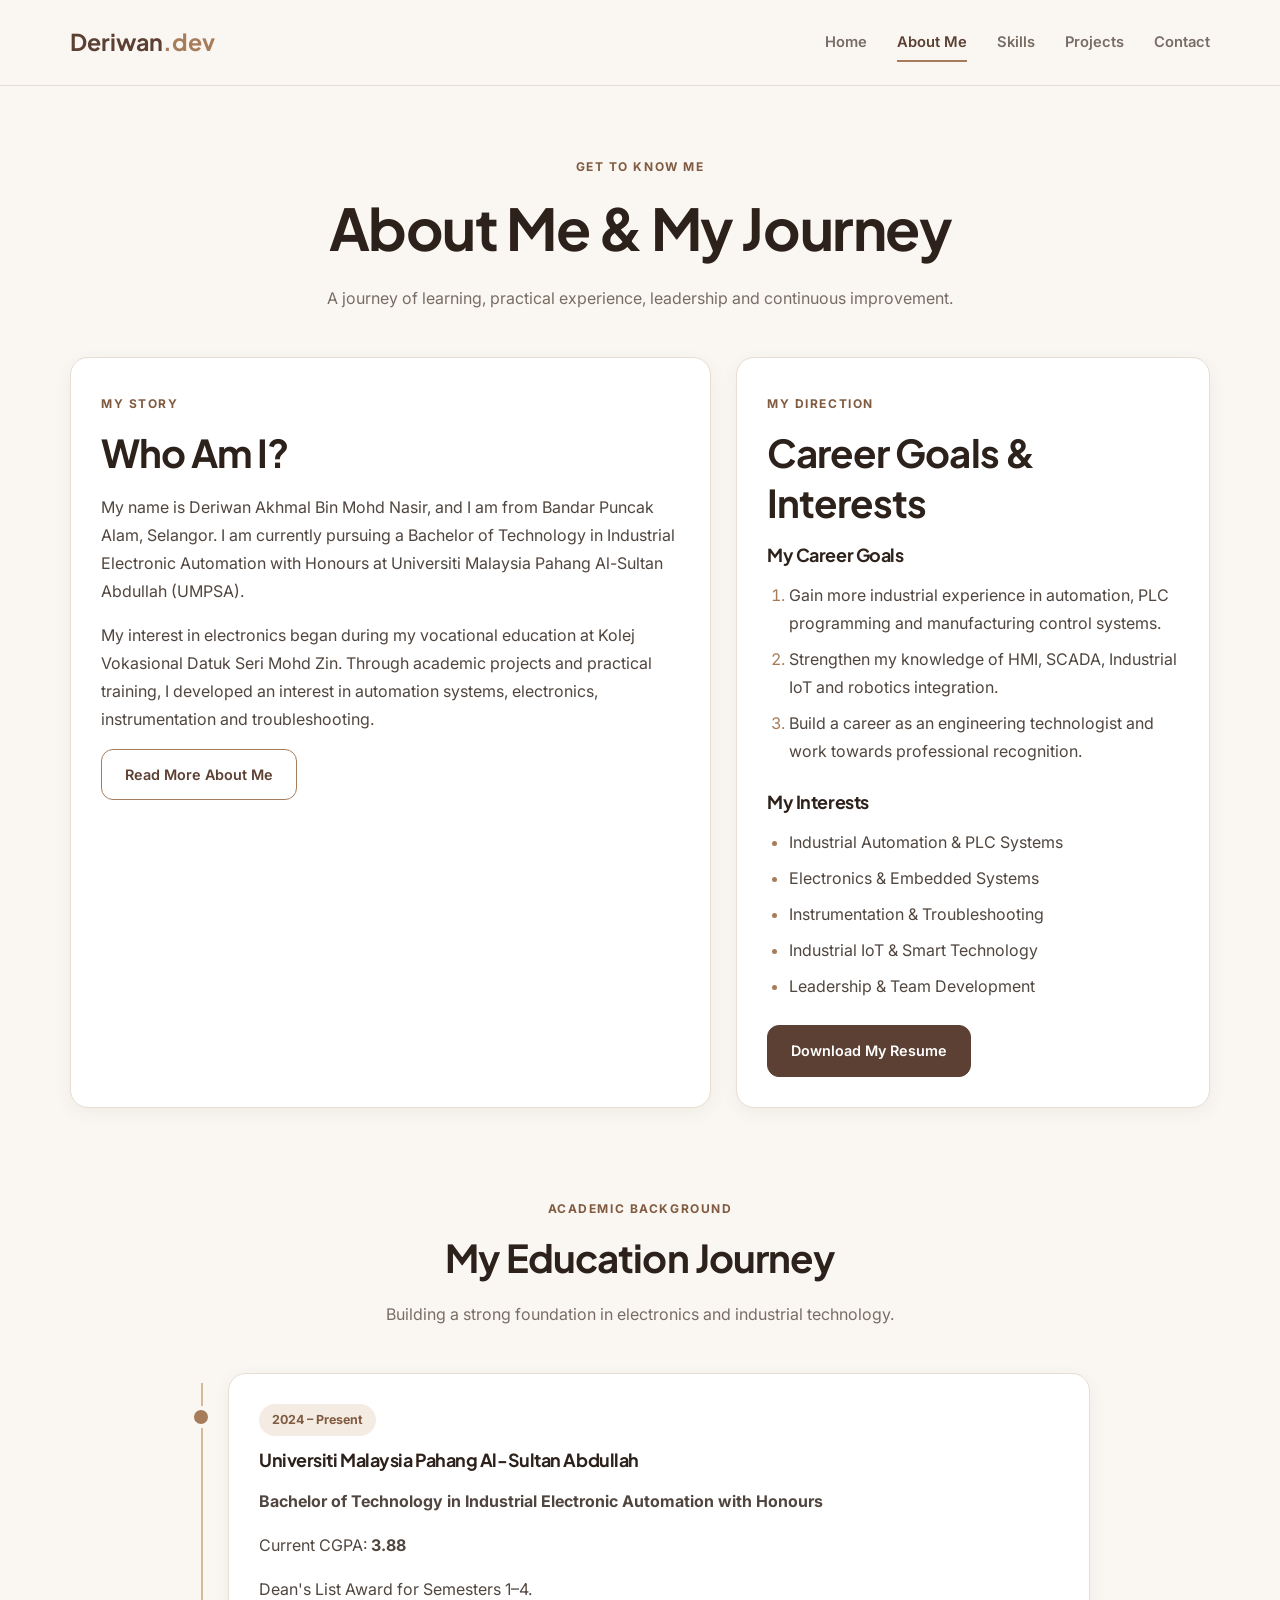
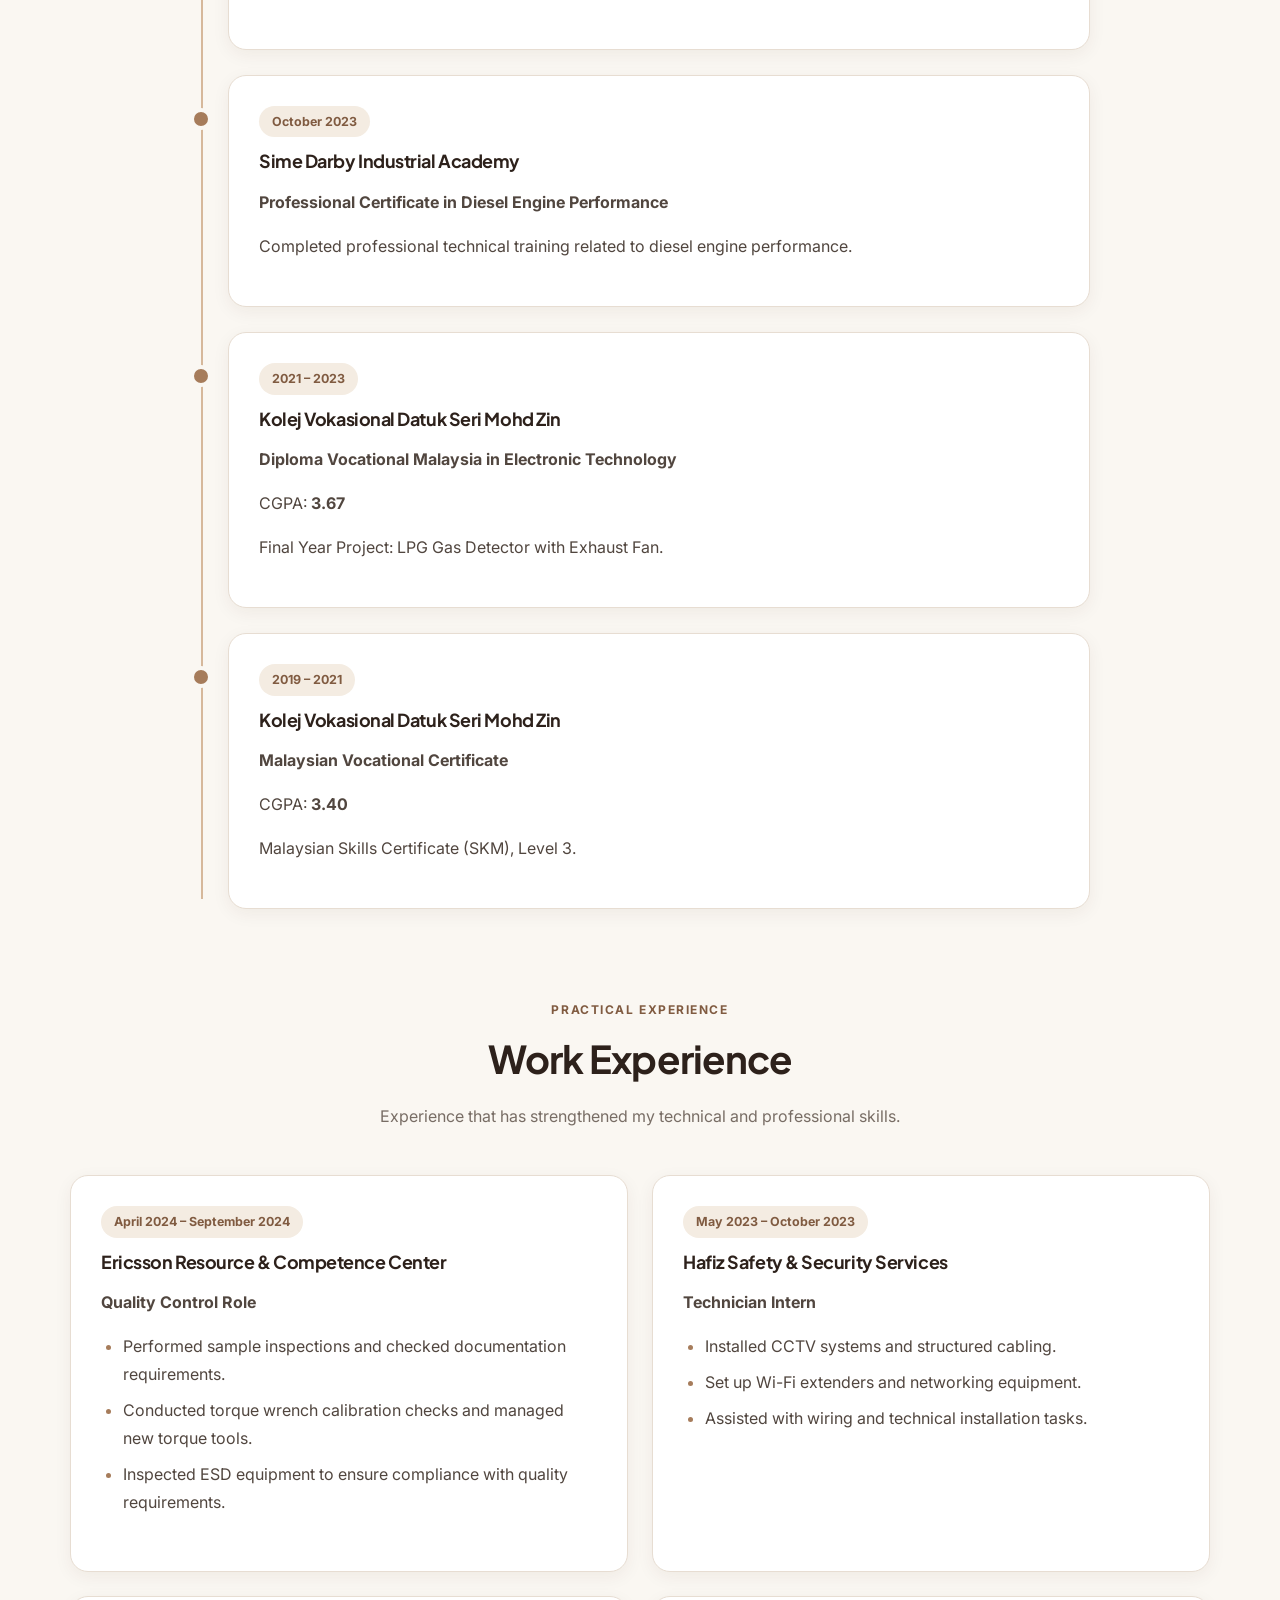
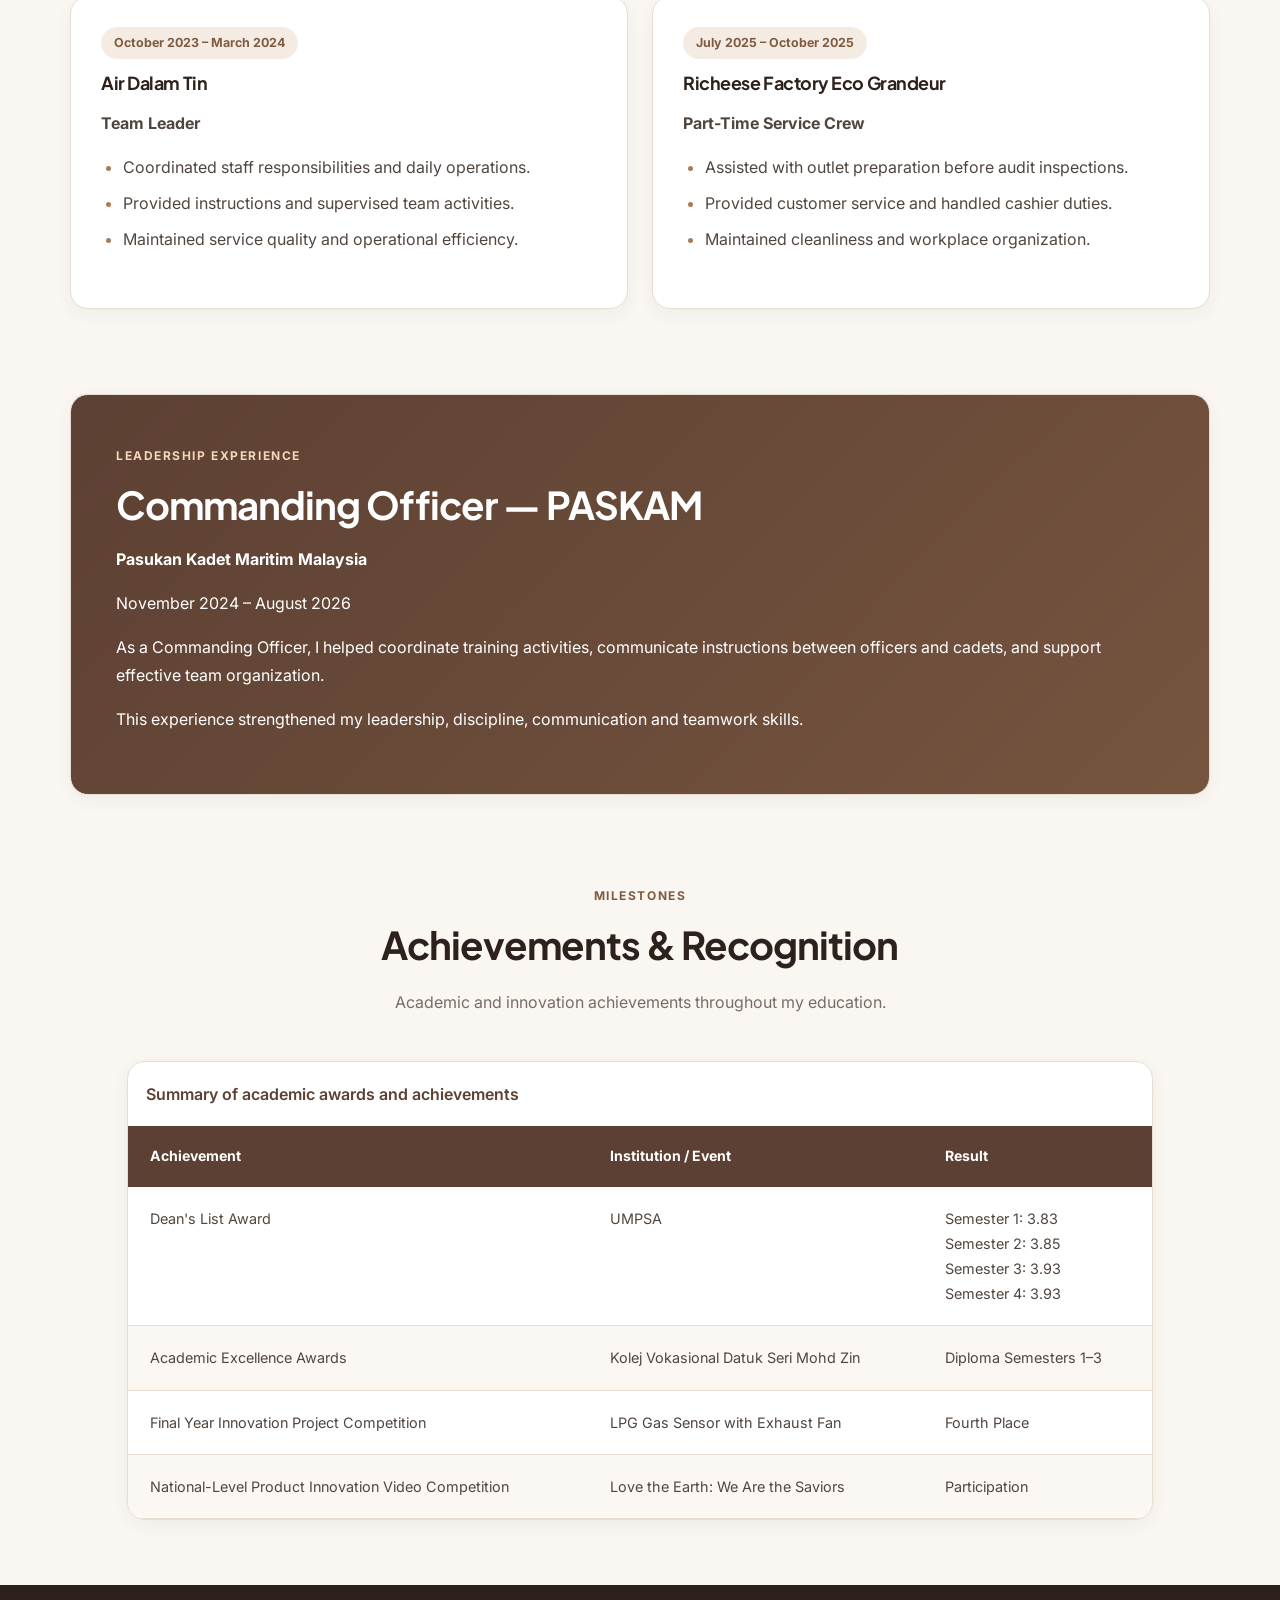
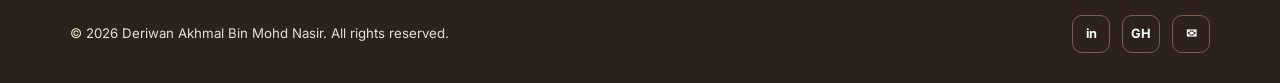
==== commit f2baf30f: "about update" ====
--- a/about.html
+++ b/about.html
@@ -458,7 +458,7 @@
 
             </article>
 
-        </section>
+        </div>
 
         <!-- ACHIEVEMENTS -->
         <section class="container about-section">
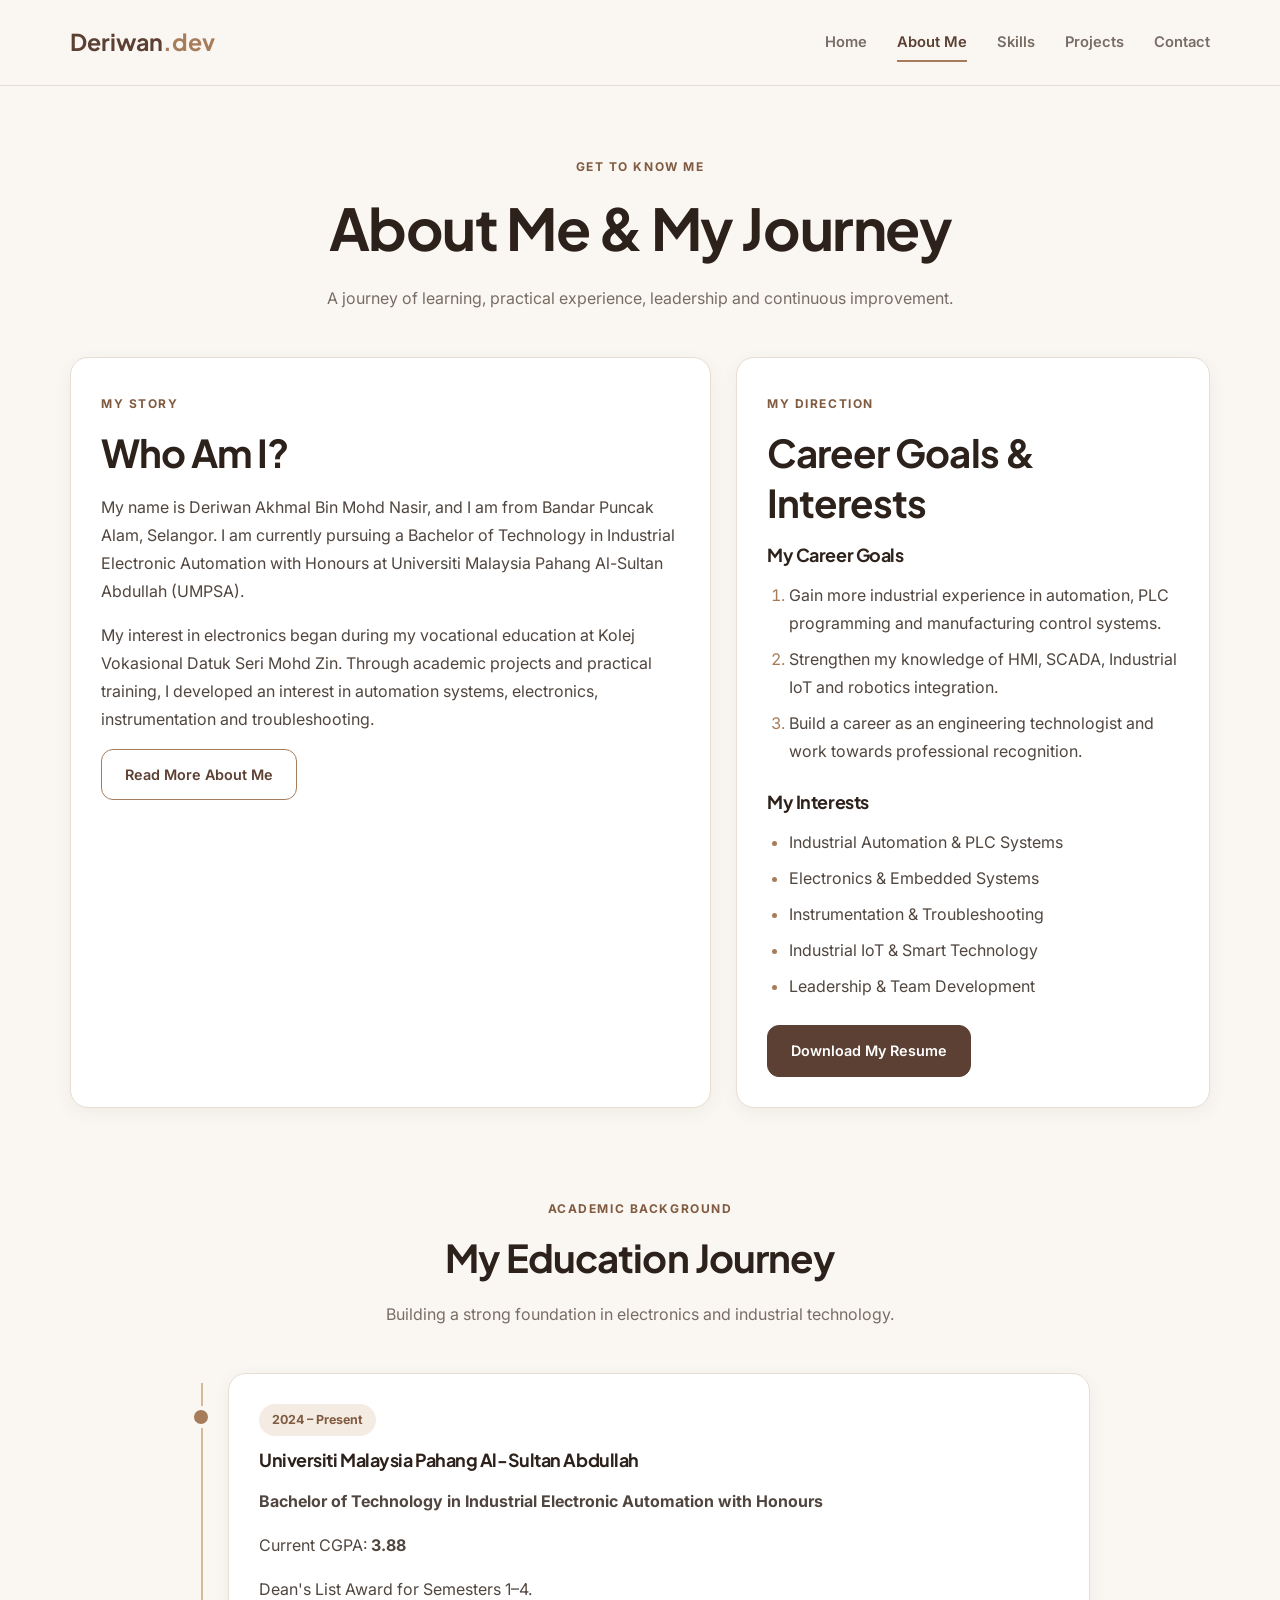
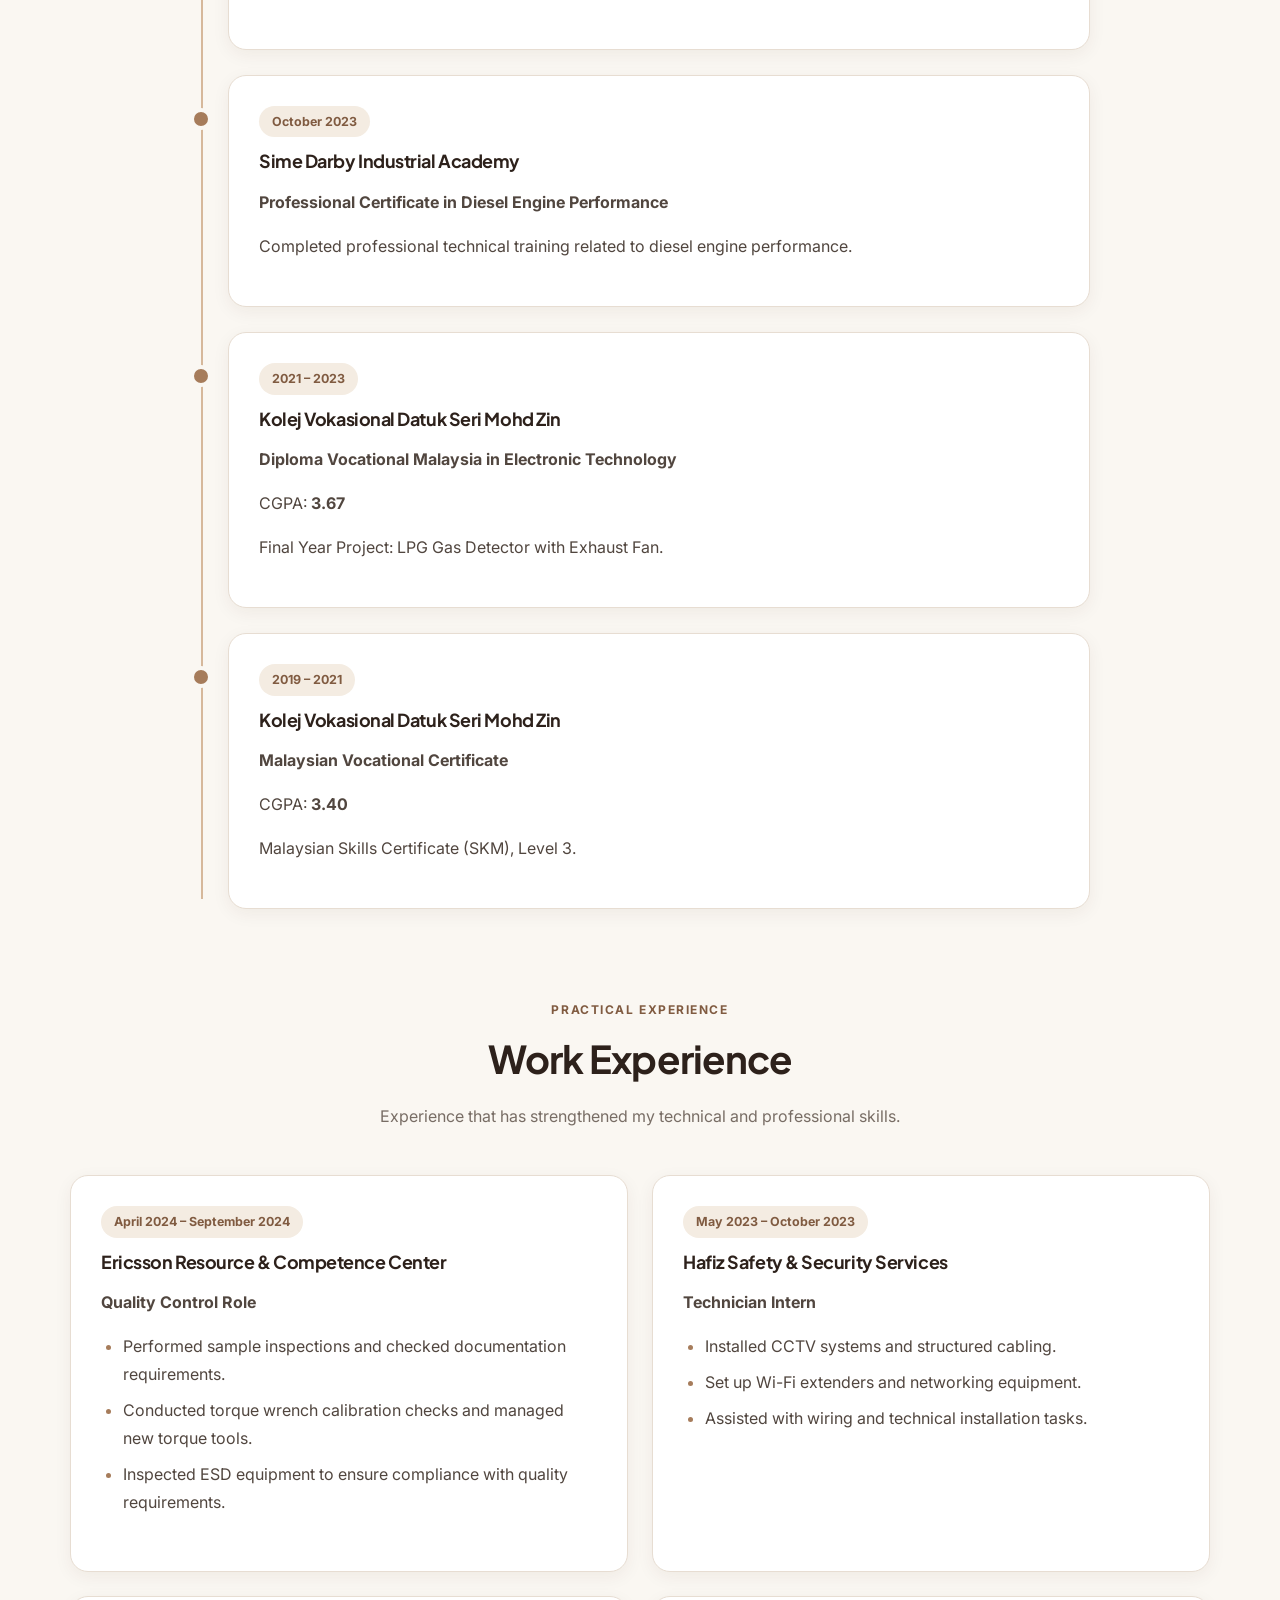
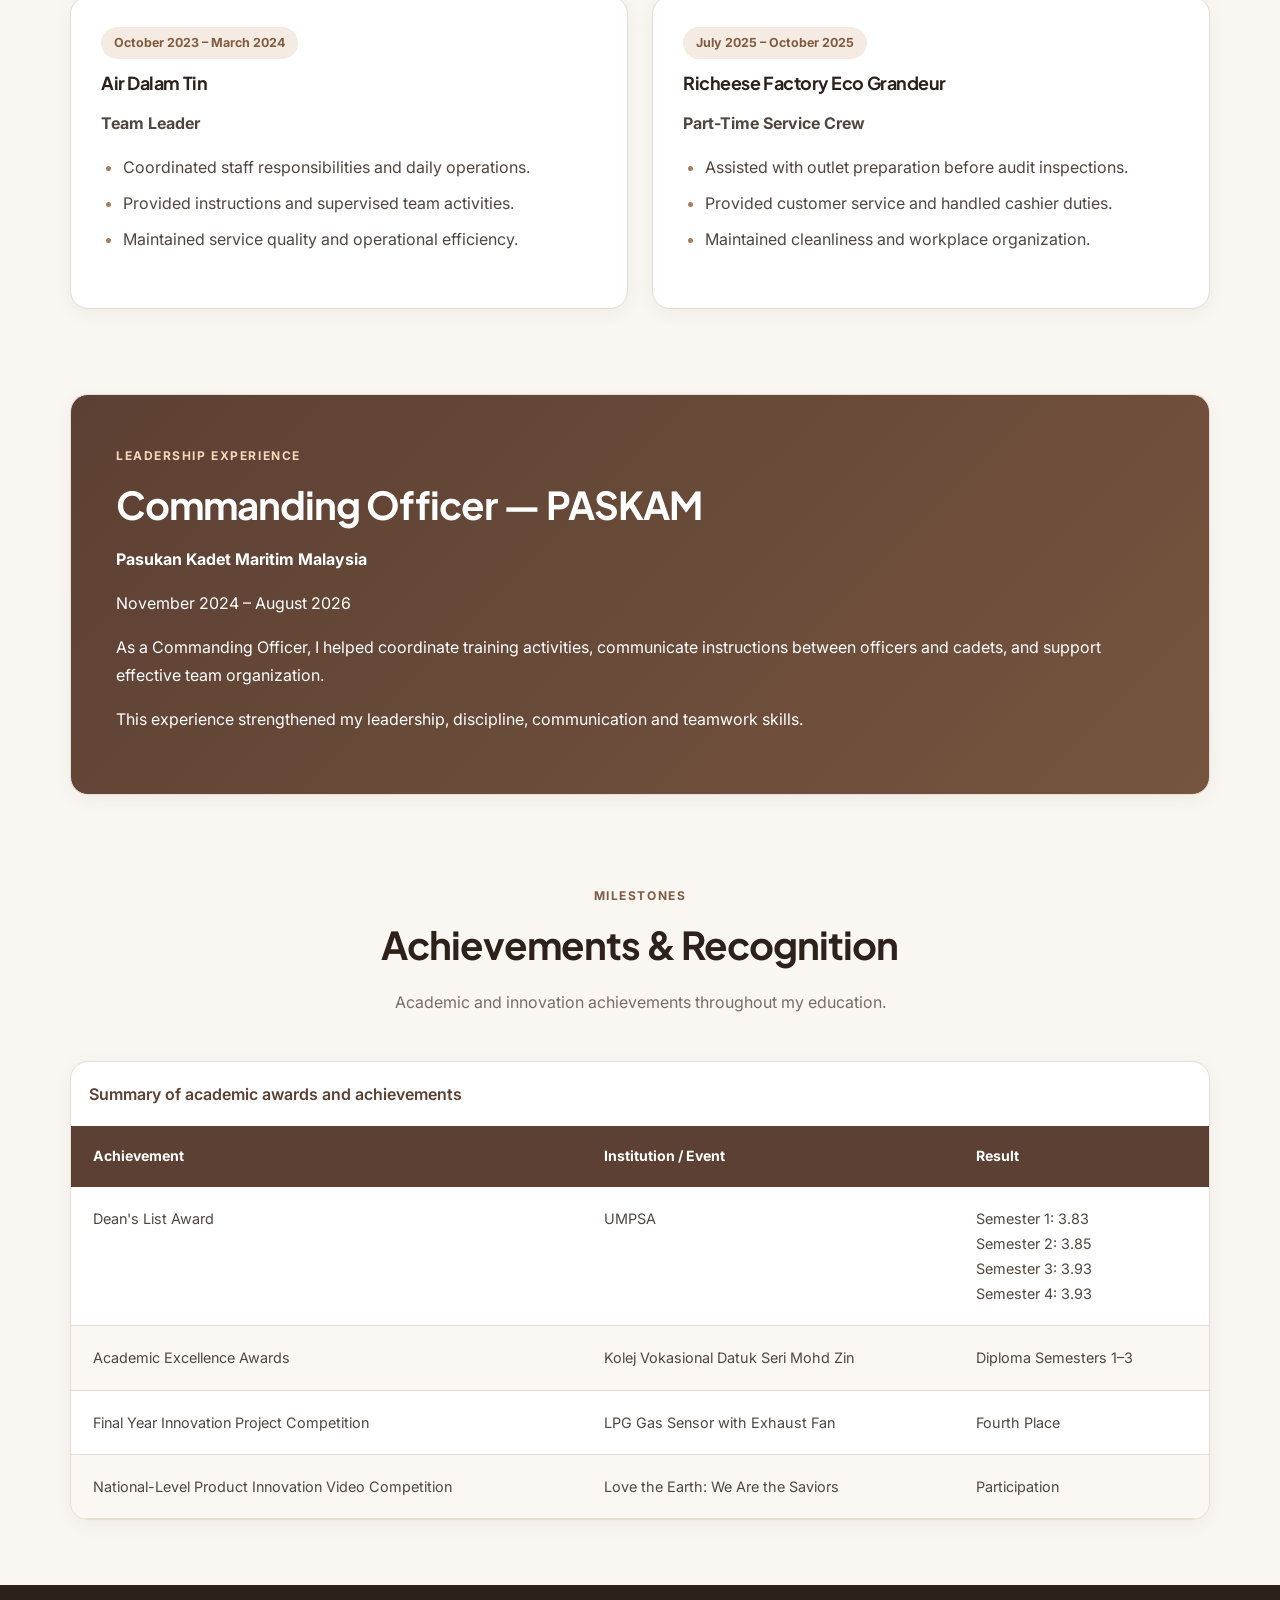
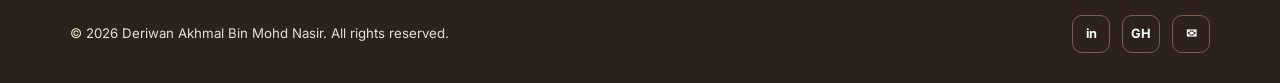
==== commit 9a1ab04f: "about new" ====
--- a/about.html
+++ b/about.html
@@ -428,7 +428,8 @@
         </section>
 
         <!-- LEADERSHIP -->
-        <section class="container about-section">
+        <!-- W3C FIX: Changed section to div -->
+        <div class="container about-section">
 
             <article class="card leadership-card">
 
